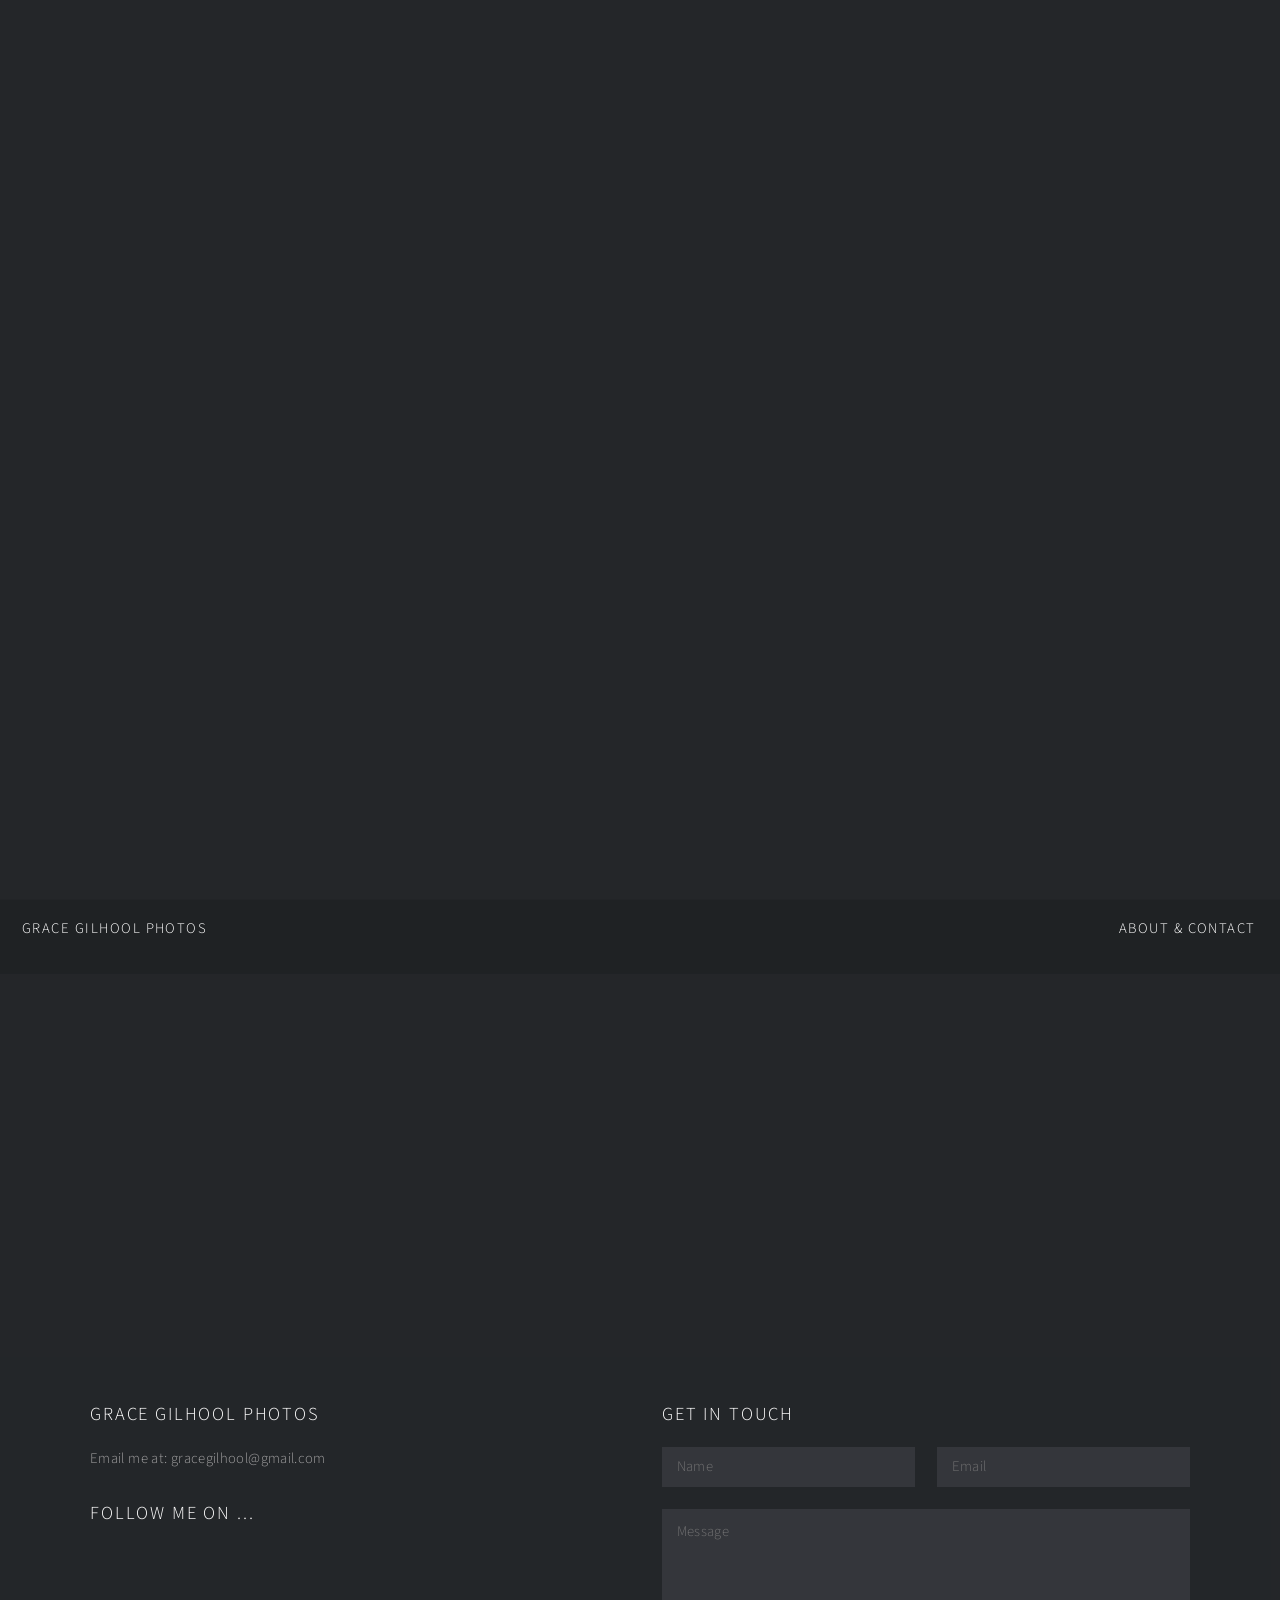
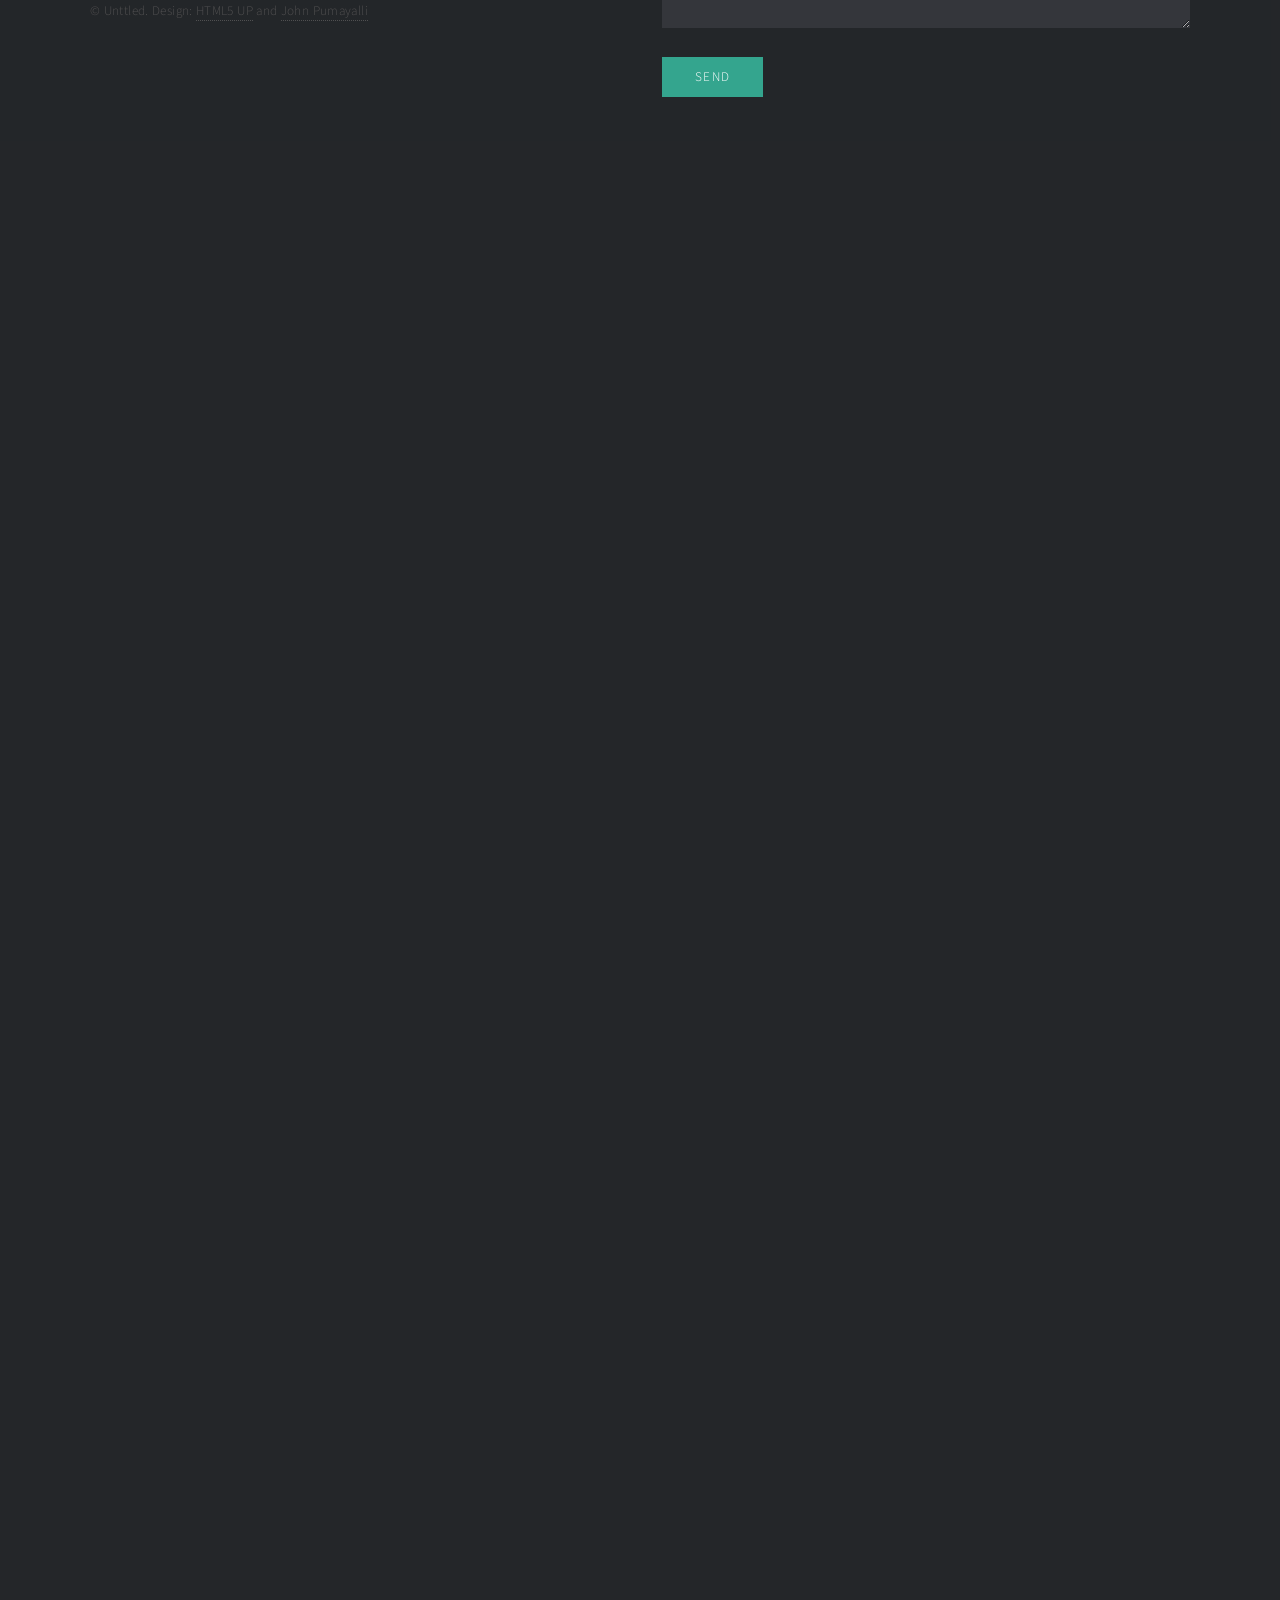
==== index.html @ 9740d783 "Add 8 portfolio shots, rename Terraces, lazy-load grid tiles - Portraits, sports, food and film work" ====
<!DOCTYPE HTML>
<!--
	Multiverse by HTML5 UP
	html5up.net | @ajlkn
	Free for personal and commercial use under the CCA 3.0 license (html5up.net/license)
-->
<html>
	<head>
		<title>Grace Gilhool Photography</title>
		<meta charset="utf-8" />
		<meta name="viewport" content="width=device-width, initial-scale=1, user-scalable=no" />
		<link rel="preconnect" href="https://fonts.googleapis.com" />
		<link rel="preconnect" href="https://fonts.gstatic.com" crossorigin />
		<link rel="stylesheet" href="https://fonts.googleapis.com/css?family=Source+Sans+Pro:300,300italic,400,400italic&display=swap" />
		<link rel="stylesheet" href="assets/css/main.css" />
		<link rel="shortcut icon" type="image/jpg" href="assets/css/images/GLetter.png"/>
		<noscript><link rel="stylesheet" href="assets/css/noscript.css" /></noscript>
	</head>
	<body class="is-preload">

		<!-- Wrapper -->
			<div id="wrapper">

				<!-- Header -->
					<header id="header">
						<h1><a href="index.html"><strong>Grace Gilhool Photos</strong> </a></h1>
						<nav>
							<ul>
								<li><a href="#footer" class="icon solid fa-info-circle">About &amp; Contact</a></li>
							</ul>
						</nav>
					</header>

				<!-- Main -->
					<div id="main">
						<article class="thumb">
							<a href="images/fulls/model-green-roof.webp" class="image"><img data-src="images/thumbs/model-green-roof.webp" alt="Architectural model with a planted green roof and solar panels" /></a>
							<h2>Terraces</h2>
						</article>
						<article class="thumb">
							<a href="images/fulls/model-frame.webp" class="image"><img data-src="images/thumbs/model-frame.webp" alt="Architectural model with a metal frame structure and dried flowers" /></a>
							<h2>Frame and Flowers</h2>
						</article>
						<article class="thumb">
							<a href="images/fulls/chair.webp" class="image"><img data-src="images/thumbs/chair.webp" alt="Plywood chair on a gray backdrop" /></a>
							<h2>Chair</h2>
						</article>
						<article class="thumb">
							<a href="images/fulls/model-house.webp" class="image"><img data-src="images/thumbs/model-house.webp" alt="Wooden model of a two-story house" /></a>
							<h2>House Model</h2>
						</article>
						<article class="thumb">
							<a href="images/fulls/chair-seated.webp" class="image"><img data-src="images/thumbs/chair-seated.webp" alt="Someone sitting in the plywood chair" /></a>
							<h2>Chair, Occupied</h2>
						</article>
						<article class="thumb">
							<a href="images/fulls/graffiti-house.webp" class="image"><img data-src="images/thumbs/graffiti-house.webp" alt="Small house covered in graffiti" /></a>
							<h2>Graffiti House</h2>
						</article>
						<article class="thumb">
							<a href="images/fulls/canal.webp" class="image"><img data-src="images/thumbs/canal.webp" alt="Tree-lined canal with moored boats" /></a>
							<h2>Canal</h2>
						</article>
						<article class="thumb">
							<a href="images/fulls/beret-portrait.webp" class="image"><img data-src="images/thumbs/beret-portrait.webp" alt="Studio portrait of a man in an orange beret" /></a>
							<h2>Orange Beret</h2>
						</article>
						<article class="thumb">
							<a href="images/fulls/skate.webp" class="image"><img data-src="images/thumbs/skate.webp" alt="Skateboarder mid-air above a crowd" /></a>
							<h2>Airborne</h2>
						</article>
						<article class="thumb">
							<a href="images/fulls/film-chair.webp" class="image"><img data-src="images/thumbs/film-chair.webp" alt="Black-and-white film prints of an overturned chair in a field" /></a>
							<h2>Chair, on Film</h2>
						</article>
						<article class="thumb">
							<a href="images/fulls/senior-portrait.webp" class="image"><img data-src="images/thumbs/senior-portrait.webp" alt="Smiling teen in front of golden aspens" /></a>
							<h2>Senior Portrait</h2>
						</article>
						<article class="thumb">
							<a href="images/fulls/lacrosse.webp" class="image"><img data-src="images/thumbs/lacrosse.webp" alt="Lacrosse players fighting for a ground ball" /></a>
							<h2>Ground Ball</h2>
						</article>
						<article class="thumb">
							<a href="images/fulls/salad-bowls.webp" class="image"><img data-src="images/thumbs/salad-bowls.webp" alt="Server holding two salad bowls" /></a>
							<h2>Two Bowls</h2>
						</article>
						<article class="thumb">
							<a href="images/fulls/headshot.webp" class="image"><img data-src="images/thumbs/headshot.webp" alt="Smiling woman beside an aspen trunk in fall color" /></a>
							<h2>Headshot</h2>
						</article>
						<article class="thumb">
							<a href="images/fulls/cocktail.webp" class="image"><img data-src="images/thumbs/cocktail.webp" alt="Cocktail with a rosemary garnish beside a salad" /></a>
							<h2>Cocktail</h2>
						</article>
						<article class="thumb">
							<a href="images/fulls/youngman.webp" class="image"><img data-src="images/thumbs/youngman.webp" alt="" /></a>
							<h2>Young Man</h2>
							<p>Just a brotha enjoying his chips</p>
						</article>
						<article class="thumb">
							<a href="images/fulls/owen.webp" class="image"><img data-src="images/thumbs/owen.webp" alt="" /></a>
							<h2>Owen D vibing</h2>
							<p>Monster Energy Drink, please sponsor Owen</p>
						</article>
						<article class="thumb">
							<a href="images/fulls/img-9500.webp" class="image"><img data-src="images/thumbs/img-9500.webp" alt="" /></a>
							<h2>Flowers</h2>
							<p>I honestly had no clue what to say for this one</p>
						</article>
						<article class="thumb">
							<a href="images/fulls/boots.webp" class="image"><img data-src="images/thumbs/boots.webp" alt="Rain boots used as flower pots" /></a>
							<h2>Boots</h2>
						</article>
						<article class="thumb">
							<a href="images/fulls/img-9501.webp" class="image"><img data-src="images/thumbs/img-9501.webp" alt="" /></a>
							<h2>Happy Olivia and Contemplative Tula</h2>
							<p>Olivia just enjoying sitting down for once. Tula be like: "Damnnn"</p>
						</article>
						<article class="thumb">
							<a href="images/fulls/monkey.webp" class="image"><img data-src="images/thumbs/monkey.webp" alt="" /></a>
							<h2>Monkey</h2>
							<p>A monkey in Costa Rica</p>
						</article>
						<article class="thumb">
							<a href="images/fulls/img-9503.webp" class="image"><img data-src="images/thumbs/img-9503.webp" alt="" /></a>
							<h2>#3 on the field</h2>
							<p>This photo was taken on some expensive ass camera :)</p>
						</article>
						<article class="thumb">
							<a href="images/fulls/elk.webp" class="image"><img data-src="images/thumbs/elk.webp" alt="Two young elk in a meadow" /></a>
							<h2>Elk</h2>
						</article>
						<article class="thumb">
							<a href="images/fulls/orangebird.webp" class="image"><img data-src="images/thumbs/orangebird.webp" alt="" /></a>
							<h2>Bird</h2>
							<p>Nothin' much about it, just birds being birds. </p>
						</article>
						<article class="thumb">
							<a href="images/fulls/lucja.webp" class="image"><img data-src="images/thumbs/lucja.webp" alt="" /></a>
							<h2>Lucja</h2>
							<p>Lucja in math class, surrounded by logs</p>
						</article>
						<article class="thumb">
							<a href="images/fulls/img-9506.webp" class="image"><img data-src="images/thumbs/img-9506.webp" alt="" /></a>
							<h2>Telluride</h2>
							<p>I hope this is Telluride, because it is the name of the photo.</p>
						</article>
						<article class="thumb">
							<a href="images/fulls/mountains.webp" class="image"><img data-src="images/thumbs/mountains.webp" alt="Green mountain valley under clouds" /></a>
							<h2>Valley</h2>
						</article>
						<article class="thumb">
							<a href="images/fulls/tula.webp" class="image"><img data-src="images/thumbs/tula.webp" alt="" /></a>
							<h2>Indecisiveness</h2>
							<p>Clearly Tula is on the fence about something... again.</p>
						</article>
						<article class="thumb">
							<a href="images/fulls/img-9511.webp" class="image"><img data-src="images/thumbs/img-9511.webp" alt="" /></a>
							<h2>Earf DAY</h2>
							<p>For all Earth Day haters: "F U"</p>
						</article>
						<article class="thumb">
							<a href="images/fulls/img-9512.webp" class="image"><img data-src="images/thumbs/img-9512.webp" alt="" /></a>
							<h2>Lone Tree </h2>
							<p>The inconstency of the Tree's trajectory is highlited by a beautiful sunset on some beach.</p>
						</article>
					</div>

				<!-- Footer -->
					<footer id="footer" class="panel">
						<div class="inner split">
							<div>
								<section>
									<h2>Grace Gilhool Photos</h2>
									<p>Email me at: gracegilhool@gmail.com</p>
								</section>
								<section>
									<h2>Follow me on ...</h2>
									<ul class="icons">
										<!-- <li><a href="#" class="icon brands fa-twitter"><span class="label">Twitter</span></a></li> -->
										<!-- <li><a href="#" class="icon brands fa-facebook-f"><span class="label">Facebook</span></a></li> -->
										<li><a href="https://www.instagram.com/gracegilhoolpictures/" class="icon brands fa-instagram"><span class="label">Instagram</span></a></li>
										<!-- <li><a href="#" class="icon brands fa-github"><span class="label">GitHub</span></a></li> -->
										<!-- <li><a href="#" class="icon brands fa-dribbble"><span class="label">Dribbble</span></a></li> -->
										<!-- <li><a href="#" class="icon brands fa-linkedin-in"><span class="label">LinkedIn</span></a></li> -->
									</ul>
								</section>
								<p class="copyright">
									&copy; Unttled. Design: <a href="http://html5up.net">HTML5 UP</a> and <a href="https://www.instagram.com/johngenopuma/">John Pumayalli</a>
								</p>
							</div>
							<div>
								<section>
									<h2>Get in touch</h2>
									<form id="contact" method="post" action="https://formsubmit.co/johnpuma@stanford.edu">
										<input type="hidden" name="_subject" value="New message from Grace Gilhool Photos" />
										<input type="hidden" name="_template" value="table" />
										<input type="text" name="_honey" style="display:none" tabindex="-1" autocomplete="off" />
										<div class="fields">
											<div class="field half">
												<input type="text" name="name" id="name" placeholder="Name" required />
											</div>
											<div class="field half">
												<input type="email" name="email" id="email" placeholder="Email" required />
											</div>
											<div class="field">
												<textarea name="message" id="message" rows="4" placeholder="Message" required></textarea>
											</div>
										</div>
										<ul class="actions">
											<li><input type="submit" value="Send" class="primary" /></li>
										</ul>
										<p id="contact-status" role="status"></p>
									</form>
								</section>
							</div>
						</div>
					</footer>

			</div>

		<!-- Scripts -->
			<script src="assets/js/jquery.min.js"></script>
			<script src="assets/js/jquery.poptrox.min.js"></script>
			<script src="assets/js/browser.min.js"></script>
			<script src="assets/js/breakpoints.min.js"></script>
			<script src="assets/js/util.js"></script>
			<script src="assets/js/main.js?v=3"></script>
			<script>
				// Send the contact form without leaving the page; plain POST still works without JS.
				document.getElementById("contact").addEventListener("submit", function (e) {
					e.preventDefault();
					var form = this, status = document.getElementById("contact-status"), button = form.querySelector("[type=submit]");
					button.disabled = true;
					status.textContent = "Sending...";
					fetch(form.action.replace("formsubmit.co/", "formsubmit.co/ajax/"), {
						method: "POST",
						headers: { "Accept": "application/json" },
						body: new FormData(form)
					})
						.then(function (r) { return r.json(); })
						.then(function (d) {
							if (String(d.success) !== "true") throw new Error(d.message);
							form.reset();
							status.textContent = "Thanks! Your message was sent.";
						})
						.catch(function () { status.textContent = "Sorry, that didn't send. Please try again in a minute."; })
						.then(function () { button.disabled = false; });
				});
			</script>

	</body>
</html>
<!-- assets/css/main.css -->
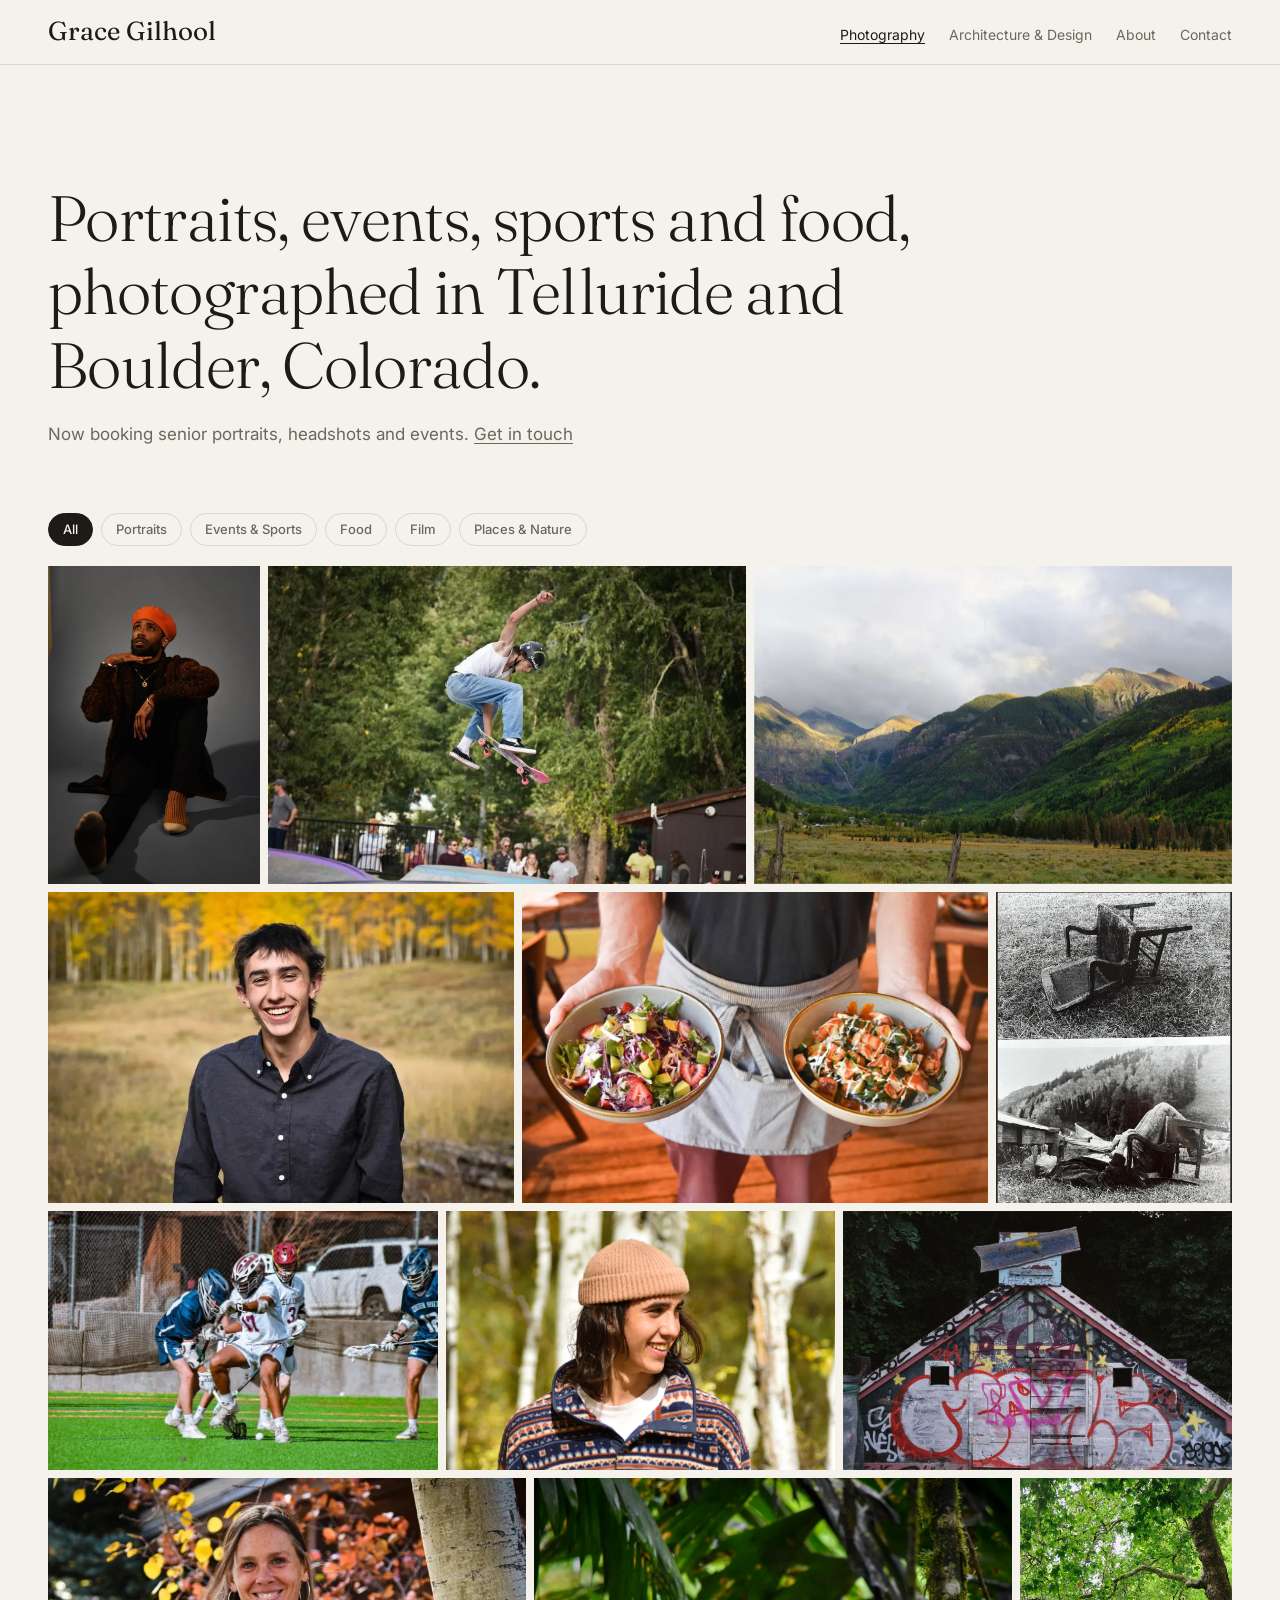
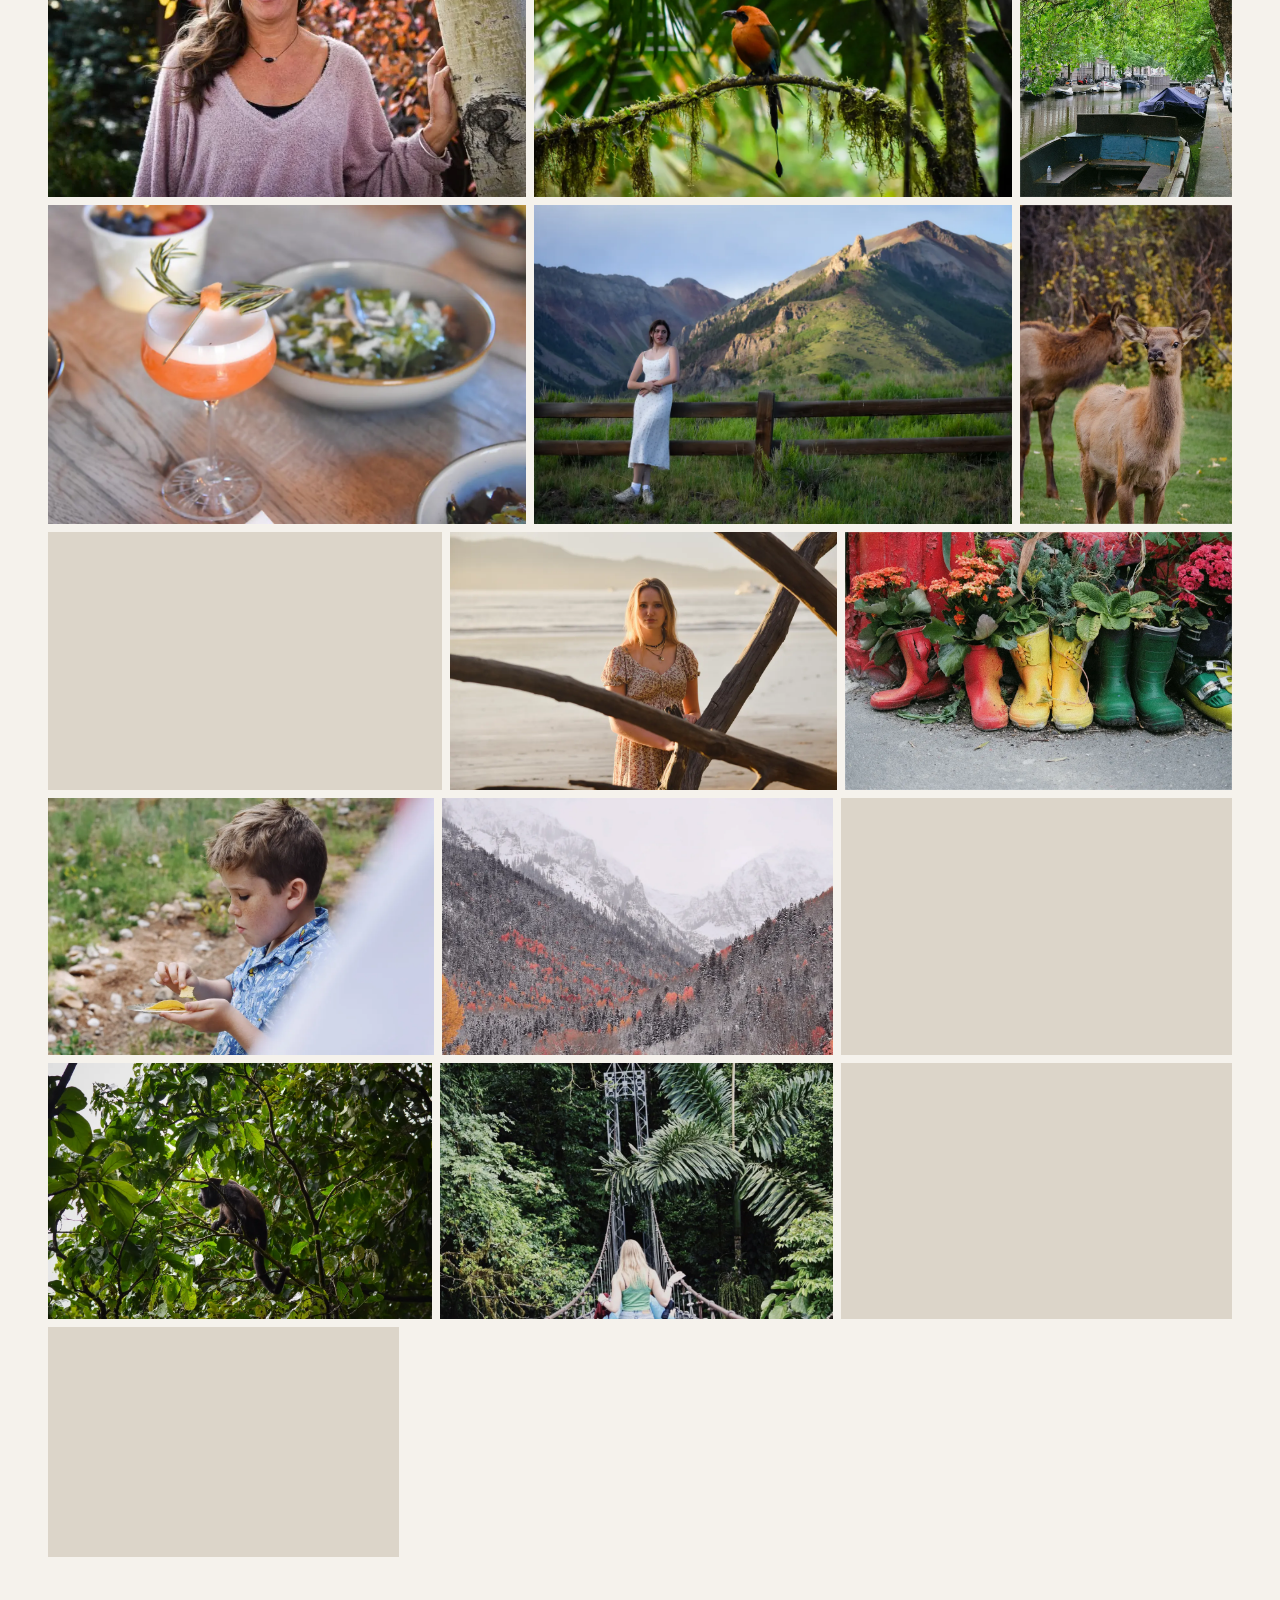
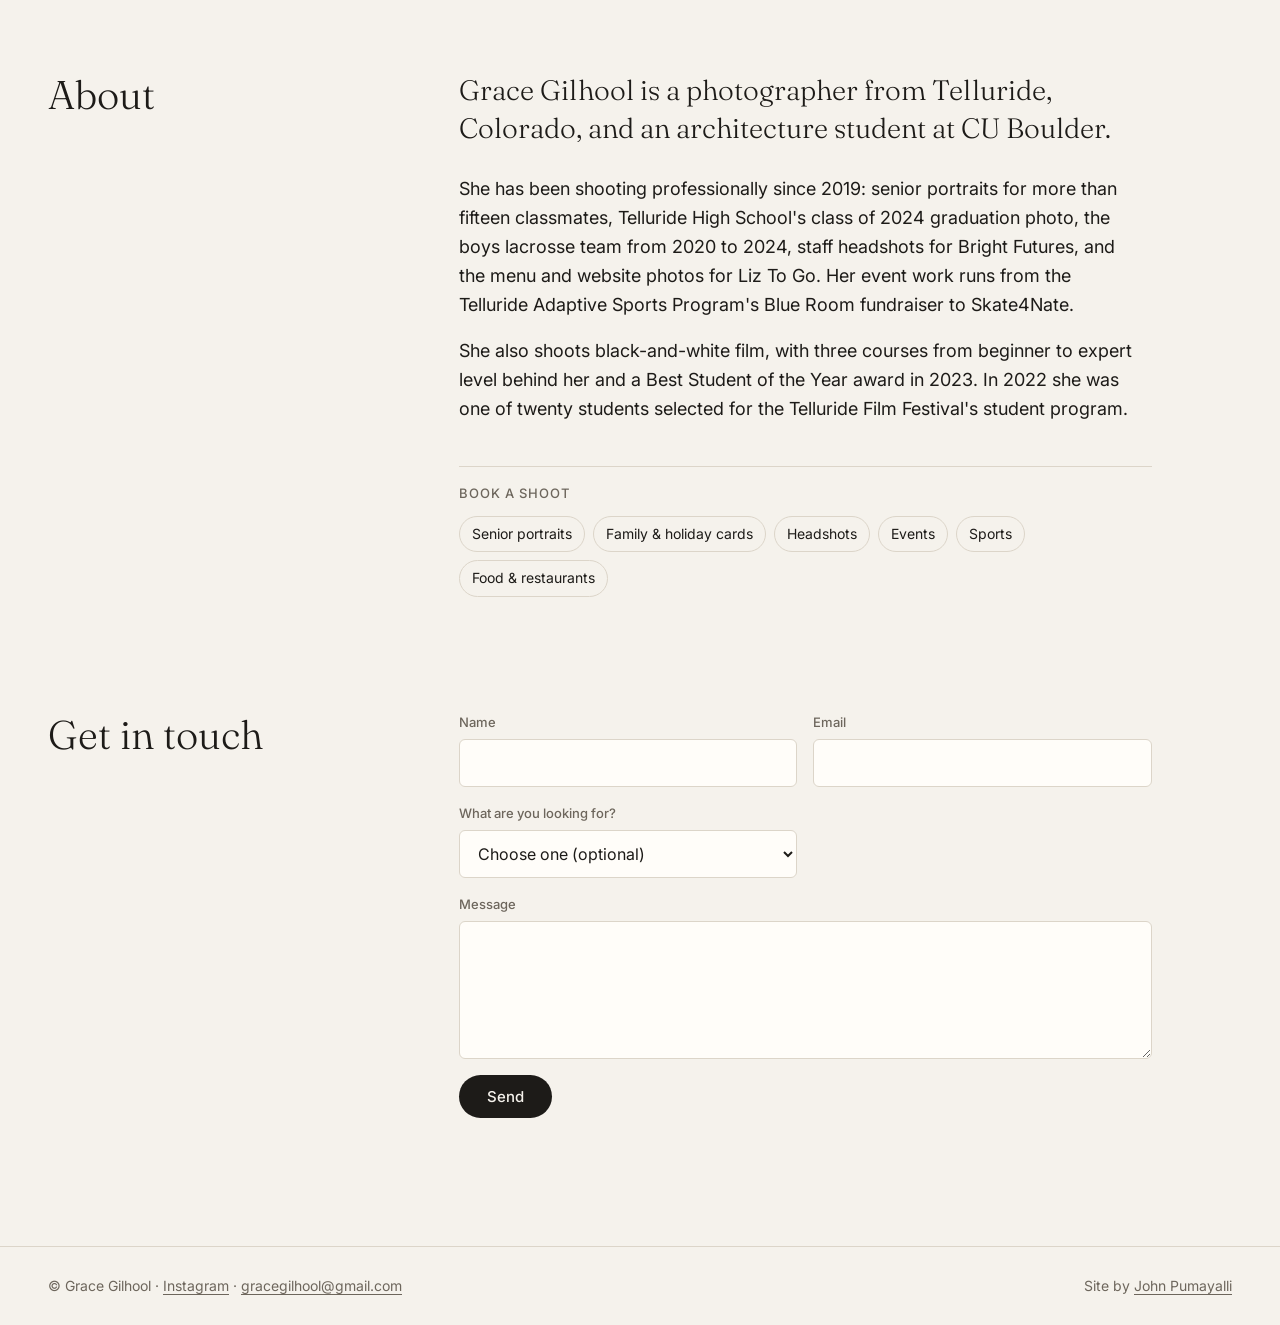
==== commit c56a912a: "Redesign: light editorial site with Photography and Architecture pages Replaces the HTML5 UP Multive" ====
--- a/index.html
+++ b/index.html
@@ -1,255 +1,95 @@
-<!DOCTYPE HTML>
-<!--
-	Multiverse by HTML5 UP
-	html5up.net | @ajlkn
-	Free for personal and commercial use under the CCA 3.0 license (html5up.net/license)
--->
-<html>
-	<head>
-		<title>Grace Gilhool Photography</title>
-		<meta charset="utf-8" />
-		<meta name="viewport" content="width=device-width, initial-scale=1, user-scalable=no" />
-		<link rel="preconnect" href="https://fonts.googleapis.com" />
-		<link rel="preconnect" href="https://fonts.gstatic.com" crossorigin />
-		<link rel="stylesheet" href="https://fonts.googleapis.com/css?family=Source+Sans+Pro:300,300italic,400,400italic&display=swap" />
-		<link rel="stylesheet" href="assets/css/main.css" />
-		<link rel="shortcut icon" type="image/jpg" href="assets/css/images/GLetter.png"/>
-		<noscript><link rel="stylesheet" href="assets/css/noscript.css" /></noscript>
-	</head>
-	<body class="is-preload">
-
-		<!-- Wrapper -->
-			<div id="wrapper">
-
-				<!-- Header -->
-					<header id="header">
-						<h1><a href="index.html"><strong>Grace Gilhool Photos</strong> </a></h1>
-						<nav>
-							<ul>
-								<li><a href="#footer" class="icon solid fa-info-circle">About &amp; Contact</a></li>
-							</ul>
-						</nav>
-					</header>
-
-				<!-- Main -->
-					<div id="main">
-						<article class="thumb">
-							<a href="images/fulls/model-green-roof.webp" class="image"><img data-src="images/thumbs/model-green-roof.webp" alt="Architectural model with a planted green roof and solar panels" /></a>
-							<h2>Terraces</h2>
-						</article>
-						<article class="thumb">
-							<a href="images/fulls/model-frame.webp" class="image"><img data-src="images/thumbs/model-frame.webp" alt="Architectural model with a metal frame structure and dried flowers" /></a>
-							<h2>Frame and Flowers</h2>
-						</article>
-						<article class="thumb">
-							<a href="images/fulls/chair.webp" class="image"><img data-src="images/thumbs/chair.webp" alt="Plywood chair on a gray backdrop" /></a>
-							<h2>Chair</h2>
-						</article>
-						<article class="thumb">
-							<a href="images/fulls/model-house.webp" class="image"><img data-src="images/thumbs/model-house.webp" alt="Wooden model of a two-story house" /></a>
-							<h2>House Model</h2>
-						</article>
-						<article class="thumb">
-							<a href="images/fulls/chair-seated.webp" class="image"><img data-src="images/thumbs/chair-seated.webp" alt="Someone sitting in the plywood chair" /></a>
-							<h2>Chair, Occupied</h2>
-						</article>
-						<article class="thumb">
-							<a href="images/fulls/graffiti-house.webp" class="image"><img data-src="images/thumbs/graffiti-house.webp" alt="Small house covered in graffiti" /></a>
-							<h2>Graffiti House</h2>
-						</article>
-						<article class="thumb">
-							<a href="images/fulls/canal.webp" class="image"><img data-src="images/thumbs/canal.webp" alt="Tree-lined canal with moored boats" /></a>
-							<h2>Canal</h2>
-						</article>
-						<article class="thumb">
-							<a href="images/fulls/beret-portrait.webp" class="image"><img data-src="images/thumbs/beret-portrait.webp" alt="Studio portrait of a man in an orange beret" /></a>
-							<h2>Orange Beret</h2>
-						</article>
-						<article class="thumb">
-							<a href="images/fulls/skate.webp" class="image"><img data-src="images/thumbs/skate.webp" alt="Skateboarder mid-air above a crowd" /></a>
-							<h2>Airborne</h2>
-						</article>
-						<article class="thumb">
-							<a href="images/fulls/film-chair.webp" class="image"><img data-src="images/thumbs/film-chair.webp" alt="Black-and-white film prints of an overturned chair in a field" /></a>
-							<h2>Chair, on Film</h2>
-						</article>
-						<article class="thumb">
-							<a href="images/fulls/senior-portrait.webp" class="image"><img data-src="images/thumbs/senior-portrait.webp" alt="Smiling teen in front of golden aspens" /></a>
-							<h2>Senior Portrait</h2>
-						</article>
-						<article class="thumb">
-							<a href="images/fulls/lacrosse.webp" class="image"><img data-src="images/thumbs/lacrosse.webp" alt="Lacrosse players fighting for a ground ball" /></a>
-							<h2>Ground Ball</h2>
-						</article>
-						<article class="thumb">
-							<a href="images/fulls/salad-bowls.webp" class="image"><img data-src="images/thumbs/salad-bowls.webp" alt="Server holding two salad bowls" /></a>
-							<h2>Two Bowls</h2>
-						</article>
-						<article class="thumb">
-							<a href="images/fulls/headshot.webp" class="image"><img data-src="images/thumbs/headshot.webp" alt="Smiling woman beside an aspen trunk in fall color" /></a>
-							<h2>Headshot</h2>
-						</article>
-						<article class="thumb">
-							<a href="images/fulls/cocktail.webp" class="image"><img data-src="images/thumbs/cocktail.webp" alt="Cocktail with a rosemary garnish beside a salad" /></a>
-							<h2>Cocktail</h2>
-						</article>
-						<article class="thumb">
-							<a href="images/fulls/youngman.webp" class="image"><img data-src="images/thumbs/youngman.webp" alt="" /></a>
-							<h2>Young Man</h2>
-							<p>Just a brotha enjoying his chips</p>
-						</article>
-						<article class="thumb">
-							<a href="images/fulls/owen.webp" class="image"><img data-src="images/thumbs/owen.webp" alt="" /></a>
-							<h2>Owen D vibing</h2>
-							<p>Monster Energy Drink, please sponsor Owen</p>
-						</article>
-						<article class="thumb">
-							<a href="images/fulls/img-9500.webp" class="image"><img data-src="images/thumbs/img-9500.webp" alt="" /></a>
-							<h2>Flowers</h2>
-							<p>I honestly had no clue what to say for this one</p>
-						</article>
-						<article class="thumb">
-							<a href="images/fulls/boots.webp" class="image"><img data-src="images/thumbs/boots.webp" alt="Rain boots used as flower pots" /></a>
-							<h2>Boots</h2>
-						</article>
-						<article class="thumb">
-							<a href="images/fulls/img-9501.webp" class="image"><img data-src="images/thumbs/img-9501.webp" alt="" /></a>
-							<h2>Happy Olivia and Contemplative Tula</h2>
-							<p>Olivia just enjoying sitting down for once. Tula be like: "Damnnn"</p>
-						</article>
-						<article class="thumb">
-							<a href="images/fulls/monkey.webp" class="image"><img data-src="images/thumbs/monkey.webp" alt="" /></a>
-							<h2>Monkey</h2>
-							<p>A monkey in Costa Rica</p>
-						</article>
-						<article class="thumb">
-							<a href="images/fulls/img-9503.webp" class="image"><img data-src="images/thumbs/img-9503.webp" alt="" /></a>
-							<h2>#3 on the field</h2>
-							<p>This photo was taken on some expensive ass camera :)</p>
-						</article>
-						<article class="thumb">
-							<a href="images/fulls/elk.webp" class="image"><img data-src="images/thumbs/elk.webp" alt="Two young elk in a meadow" /></a>
-							<h2>Elk</h2>
-						</article>
-						<article class="thumb">
-							<a href="images/fulls/orangebird.webp" class="image"><img data-src="images/thumbs/orangebird.webp" alt="" /></a>
-							<h2>Bird</h2>
-							<p>Nothin' much about it, just birds being birds. </p>
-						</article>
-						<article class="thumb">
-							<a href="images/fulls/lucja.webp" class="image"><img data-src="images/thumbs/lucja.webp" alt="" /></a>
-							<h2>Lucja</h2>
-							<p>Lucja in math class, surrounded by logs</p>
-						</article>
-						<article class="thumb">
-							<a href="images/fulls/img-9506.webp" class="image"><img data-src="images/thumbs/img-9506.webp" alt="" /></a>
-							<h2>Telluride</h2>
-							<p>I hope this is Telluride, because it is the name of the photo.</p>
-						</article>
-						<article class="thumb">
-							<a href="images/fulls/mountains.webp" class="image"><img data-src="images/thumbs/mountains.webp" alt="Green mountain valley under clouds" /></a>
-							<h2>Valley</h2>
-						</article>
-						<article class="thumb">
-							<a href="images/fulls/tula.webp" class="image"><img data-src="images/thumbs/tula.webp" alt="" /></a>
-							<h2>Indecisiveness</h2>
-							<p>Clearly Tula is on the fence about something... again.</p>
-						</article>
-						<article class="thumb">
-							<a href="images/fulls/img-9511.webp" class="image"><img data-src="images/thumbs/img-9511.webp" alt="" /></a>
-							<h2>Earf DAY</h2>
-							<p>For all Earth Day haters: "F U"</p>
-						</article>
-						<article class="thumb">
-							<a href="images/fulls/img-9512.webp" class="image"><img data-src="images/thumbs/img-9512.webp" alt="" /></a>
-							<h2>Lone Tree </h2>
-							<p>The inconstency of the Tree's trajectory is highlited by a beautiful sunset on some beach.</p>
-						</article>
-					</div>
-
-				<!-- Footer -->
-					<footer id="footer" class="panel">
-						<div class="inner split">
-							<div>
-								<section>
-									<h2>Grace Gilhool Photos</h2>
-									<p>Email me at: gracegilhool@gmail.com</p>
-								</section>
-								<section>
-									<h2>Follow me on ...</h2>
-									<ul class="icons">
-										<!-- <li><a href="#" class="icon brands fa-twitter"><span class="label">Twitter</span></a></li> -->
-										<!-- <li><a href="#" class="icon brands fa-facebook-f"><span class="label">Facebook</span></a></li> -->
-										<li><a href="https://www.instagram.com/gracegilhoolpictures/" class="icon brands fa-instagram"><span class="label">Instagram</span></a></li>
-										<!-- <li><a href="#" class="icon brands fa-github"><span class="label">GitHub</span></a></li> -->
-										<!-- <li><a href="#" class="icon brands fa-dribbble"><span class="label">Dribbble</span></a></li> -->
-										<!-- <li><a href="#" class="icon brands fa-linkedin-in"><span class="label">LinkedIn</span></a></li> -->
-									</ul>
-								</section>
-								<p class="copyright">
-									&copy; Unttled. Design: <a href="http://html5up.net">HTML5 UP</a> and <a href="https://www.instagram.com/johngenopuma/">John Pumayalli</a>
-								</p>
-							</div>
-							<div>
-								<section>
-									<h2>Get in touch</h2>
-									<form id="contact" method="post" action="https://formsubmit.co/johnpuma@stanford.edu">
-										<input type="hidden" name="_subject" value="New message from Grace Gilhool Photos" />
-										<input type="hidden" name="_template" value="table" />
-										<input type="text" name="_honey" style="display:none" tabindex="-1" autocomplete="off" />
-										<div class="fields">
-											<div class="field half">
-												<input type="text" name="name" id="name" placeholder="Name" required />
-											</div>
-											<div class="field half">
-												<input type="email" name="email" id="email" placeholder="Email" required />
-											</div>
-											<div class="field">
-												<textarea name="message" id="message" rows="4" placeholder="Message" required></textarea>
-											</div>
-										</div>
-										<ul class="actions">
-											<li><input type="submit" value="Send" class="primary" /></li>
-										</ul>
-										<p id="contact-status" role="status"></p>
-									</form>
-								</section>
-							</div>
-						</div>
-					</footer>
-
-			</div>
-
-		<!-- Scripts -->
-			<script src="assets/js/jquery.min.js"></script>
-			<script src="assets/js/jquery.poptrox.min.js"></script>
-			<script src="assets/js/browser.min.js"></script>
-			<script src="assets/js/breakpoints.min.js"></script>
-			<script src="assets/js/util.js"></script>
-			<script src="assets/js/main.js?v=3"></script>
-			<script>
-				// Send the contact form without leaving the page; plain POST still works without JS.
-				document.getElementById("contact").addEventListener("submit", function (e) {
-					e.preventDefault();
-					var form = this, status = document.getElementById("contact-status"), button = form.querySelector("[type=submit]");
-					button.disabled = true;
-					status.textContent = "Sending...";
-					fetch(form.action.replace("formsubmit.co/", "formsubmit.co/ajax/"), {
-						method: "POST",
-						headers: { "Accept": "application/json" },
-						body: new FormData(form)
-					})
-						.then(function (r) { return r.json(); })
-						.then(function (d) {
-							if (String(d.success) !== "true") throw new Error(d.message);
-							form.reset();
-							status.textContent = "Thanks! Your message was sent.";
-						})
-						.catch(function () { status.textContent = "Sorry, that didn't send. Please try again in a minute."; })
-						.then(function () { button.disabled = false; });
-				});
-			</script>
-
-	</body>
-</html>
-<!-- assets/css/main.css -->
+<!doctype html>
+<html lang="en">
+<head>
+<meta charset="utf-8">
+<meta name="viewport" content="width=device-width, initial-scale=1">
+<title>Grace Gilhool | Photography</title>
+<meta name="description" content="Grace Gilhool photographs portraits, events, sports and food in Telluride and Boulder, Colorado.">
+<meta property="og:title" content="Grace Gilhool | Photography">
+<meta property="og:description" content="Grace Gilhool photographs portraits, events, sports and food in Telluride and Boulder, Colorado.">
+<meta property="og:image" content="https://gracegilhool.com/images/fulls/beret-portrait.webp">
+<link rel="icon" href="favicon.png">
+<link rel="preconnect" href="https://fonts.googleapis.com">
+<link rel="preconnect" href="https://fonts.gstatic.com" crossorigin>
+<link rel="stylesheet" href="https://fonts.googleapis.com/css2?family=Fraunces:opsz,wght@9..144,300;9..144,400&amp;family=Inter:wght@400;500&amp;display=swap">
+<link rel="stylesheet" href="styles.css?v=04989274">
+</head>
+<body>
+<header class="site-header">
+  <a class="wordmark" href="./">Grace Gilhool</a>
+  <nav><a href="./" aria-current="page">Photography</a><a href="architecture.html">Architecture<span class="nav-long"> &amp; Design</span></a><a href="./#about">About</a><a href="./#contact">Contact</a></nav>
+</header>
+<main>
+<section class="intro">
+  <h1>Portraits, events, sports and food, photographed in Telluride and Boulder, Colorado.</h1>
+  <p>Now booking senior portraits, headshots and events. <a href="#contact">Get in touch</a></p>
+</section>
+<section id="work" class="work" aria-label="Photography">
+  <div class="filters" role="group" aria-label="Filter photos"><button type="button" data-filter="all" aria-pressed="true">All</button><button type="button" data-filter="portraits" aria-pressed="false">Portraits</button><button type="button" data-filter="events" aria-pressed="false">Events &amp; Sports</button><button type="button" data-filter="food" aria-pressed="false">Food</button><button type="button" data-filter="film" aria-pressed="false">Film</button><button type="button" data-filter="places" aria-pressed="false">Places &amp; Nature</button></div>
+  <div class="gallery" data-lightbox>
+  <figure data-tag="portraits" style="--r:0.667"><a href="images/fulls/beret-portrait.webp" data-title="Orange Beret" data-caption=""><img src="images/thumbs/beret-portrait.webp" width="800" height="1200" alt="Studio portrait of a man in an orange beret, sitting on the floor and looking up" decoding="async"></a></figure>
+  <figure data-tag="events" style="--r:1.501"><a href="images/fulls/skate.webp" data-title="Airborne" data-caption=""><img src="images/thumbs/skate.webp" width="800" height="533" alt="Skateboarder mid-air above a crowd at Skate4Nate" decoding="async"></a></figure>
+  <figure data-tag="places" style="--r:1.500"><a href="images/fulls/mountains.webp" data-title="Valley" data-caption=""><img src="images/thumbs/mountains.webp" width="1200" height="800" alt="Green mountain valley under low clouds" decoding="async"></a></figure>
+  <figure data-tag="portraits" style="--r:1.501"><a href="images/fulls/senior-portrait.webp" data-title="Senior Portrait" data-caption=""><img src="images/thumbs/senior-portrait.webp" width="800" height="533" alt="Smiling teen in a dark shirt in front of golden aspens" decoding="async"></a></figure>
+  <figure data-tag="food" style="--r:1.500"><a href="images/fulls/salad-bowls.webp" data-title="Two Bowls" data-caption=""><img src="images/thumbs/salad-bowls.webp" width="1200" height="800" alt="Server in an apron holding out two salad bowls" decoding="async"></a></figure>
+  <figure data-tag="film" style="--r:0.758"><a href="images/fulls/film-chair.webp" data-title="Chair, on Film" data-caption=""><img src="images/thumbs/film-chair.webp" width="896" height="1182" alt="Two black-and-white film prints: an overturned chair in grass, and someone lying back in it on a hillside" decoding="async"></a></figure>
+  <figure data-tag="events" style="--r:1.501"><a href="images/fulls/lacrosse.webp" data-title="Ground Ball" data-caption=""><img src="images/thumbs/lacrosse.webp" width="800" height="533" alt="Lacrosse players scrambling for a ground ball" loading="lazy" decoding="async"></a></figure>
+  <figure data-tag="portraits" style="--r:1.500"><a href="images/fulls/owen.webp" data-title="Owen D vibing" data-caption="Monster Energy Drink, please sponsor Owen"><img src="images/thumbs/owen.webp" width="1200" height="800" alt="Smiling young man in a beanie and patterned fleece among aspens" loading="lazy" decoding="async"></a></figure>
+  <figure data-tag="places" style="--r:1.500"><a href="images/fulls/graffiti-house.webp" data-title="Graffiti House" data-caption=""><img src="images/thumbs/graffiti-house.webp" width="1200" height="800" alt="Small gabled house covered in graffiti" loading="lazy" decoding="async"></a></figure>
+  <figure data-tag="portraits" style="--r:1.501"><a href="images/fulls/headshot.webp" data-title="Headshot" data-caption=""><img src="images/thumbs/headshot.webp" width="800" height="533" alt="Smiling woman leaning on an aspen trunk with fall leaves behind her" loading="lazy" decoding="async"></a></figure>
+  <figure data-tag="places" style="--r:1.500"><a href="images/fulls/orangebird.webp" data-title="Bird" data-caption="Nothin&#x27; much about it, just birds being birds. "><img src="images/thumbs/orangebird.webp" width="1200" height="800" alt="Orange bird with a long tail perched on a mossy branch" loading="lazy" decoding="async"></a></figure>
+  <figure data-tag="places" style="--r:0.667"><a href="images/fulls/canal.webp" data-title="Canal" data-caption=""><img src="images/thumbs/canal.webp" width="800" height="1200" alt="Tree-lined canal with moored boats" loading="lazy" decoding="async"></a></figure>
+  <figure data-tag="food" style="--r:1.500"><a href="images/fulls/cocktail.webp" data-title="Cocktail" data-caption=""><img src="images/thumbs/cocktail.webp" width="1200" height="800" alt="Pink cocktail with a rosemary garnish beside a salad" loading="lazy" decoding="async"></a></figure>
+  <figure data-tag="portraits" style="--r:1.500"><a href="images/fulls/tula.webp" data-title="Indecisiveness" data-caption="Clearly Tula is on the fence about something... again."><img src="images/thumbs/tula.webp" width="1200" height="800" alt="Young woman in a white dress by a wooden fence below red mountains" loading="lazy" decoding="async"></a></figure>
+  <figure data-tag="places" style="--r:0.666"><a href="images/fulls/elk.webp" data-title="Elk" data-caption=""><img src="images/thumbs/elk.webp" width="799" height="1200" alt="Two young elk in a meadow" loading="lazy" decoding="async"></a></figure>
+  <figure data-tag="events" style="--r:1.527"><a href="images/fulls/img-9503.webp" data-title="#3 on the field" data-caption="This photo was taken on some expensive ass camera :)"><img src="images/thumbs/img-9503.webp" width="1170" height="766" alt="Telluride lacrosse player driving past a defender" loading="lazy" decoding="async"></a></figure>
+  <figure data-tag="portraits" style="--r:1.500"><a href="images/fulls/lucja.webp" data-title="Lucja" data-caption="Lucja in math class, surrounded by logs"><img src="images/thumbs/lucja.webp" width="1200" height="800" alt="Young woman framed by driftwood logs on a beach" loading="lazy" decoding="async"></a></figure>
+  <figure data-tag="places" style="--r:1.500"><a href="images/fulls/boots.webp" data-title="Boots" data-caption=""><img src="images/thumbs/boots.webp" width="1200" height="800" alt="Rain boots used as flower pots" loading="lazy" decoding="async"></a></figure>
+  <figure data-tag="portraits" style="--r:1.500"><a href="images/fulls/youngman.webp" data-title="Young Man" data-caption="Just a brotha enjoying his chips"><img src="images/thumbs/youngman.webp" width="1200" height="800" alt="Young boy eating chips outdoors" loading="lazy" decoding="async"></a></figure>
+  <figure data-tag="places" style="--r:1.521"><a href="images/fulls/img-9506.webp" data-title="Telluride" data-caption="I hope this is Telluride, because it is the name of the photo."><img src="images/thumbs/img-9506.webp" width="1170" height="769" alt="Snow-dusted mountain valley with red autumn trees" loading="lazy" decoding="async"></a></figure>
+  <figure data-tag="portraits" style="--r:1.519"><a href="images/fulls/img-9501.webp" data-title="Happy Olivia and Contemplative Tula" data-caption="Olivia just enjoying sitting down for once. Tula be like: &quot;Damnnn&quot;"><img src="images/thumbs/img-9501.webp" width="1170" height="770" alt="Two friends resting on red rocks" loading="lazy" decoding="async"></a></figure>
+  <figure data-tag="places" style="--r:1.500"><a href="images/fulls/monkey.webp" data-title="Monkey" data-caption="A monkey in Costa Rica"><img src="images/thumbs/monkey.webp" width="1200" height="800" alt="Monkey in a leafy tree" loading="lazy" decoding="async"></a></figure>
+  <figure data-tag="places" style="--r:1.535"><a href="images/fulls/img-9511.webp" data-title="Earf DAY" data-caption="For all Earth Day haters: &quot;F U&quot;"><img src="images/thumbs/img-9511.webp" width="1170" height="762" alt="Person crossing a suspension bridge into the jungle" loading="lazy" decoding="async"></a></figure>
+  <figure data-tag="places" style="--r:1.529"><a href="images/fulls/img-9500.webp" data-title="Flowers" data-caption="I honestly had no clue what to say for this one"><img src="images/thumbs/img-9500.webp" width="1170" height="765" alt="Small yellow wildflowers against a sandstone wall" loading="lazy" decoding="async"></a></figure>
+  <figure data-tag="places" style="--r:1.527"><a href="images/fulls/img-9512.webp" data-title="Lone Tree" data-caption="The inconstency of the Tree&#x27;s trajectory is highlited by a beautiful sunset on some beach."><img src="images/thumbs/img-9512.webp" width="1170" height="766" alt="Driftwood tree silhouetted on a beach at sunset" loading="lazy" decoding="async"></a></figure>
+  </div>
+</section>
+<section id="about" class="about">
+  <h2>About</h2>
+  <div class="about-body">
+    <p>Grace Gilhool is a photographer from Telluride, Colorado, and an architecture student at CU Boulder.</p>
+    <p>She has been shooting professionally since 2019: senior portraits for more than fifteen classmates, Telluride High School&#x27;s class of 2024 graduation photo, the boys lacrosse team from 2020 to 2024, staff headshots for Bright Futures, and the menu and website photos for Liz To Go. Her event work runs from the Telluride Adaptive Sports Program&#x27;s Blue Room fundraiser to Skate4Nate.</p>
+    <p>She also shoots black-and-white film, with three courses from beginner to expert level behind her and a Best Student of the Year award in 2023. In 2022 she was one of twenty students selected for the Telluride Film Festival&#x27;s student program.</p>
+  </div>
+  <div class="services">
+    <h3>Book a shoot</h3>
+    <ul><li><a href="#contact" data-shoot="Senior portraits">Senior portraits</a></li><li><a href="#contact" data-shoot="Family &amp; holiday cards">Family &amp; holiday cards</a></li><li><a href="#contact" data-shoot="Headshots">Headshots</a></li><li><a href="#contact" data-shoot="Events">Events</a></li><li><a href="#contact" data-shoot="Sports">Sports</a></li><li><a href="#contact" data-shoot="Food &amp; restaurants">Food &amp; restaurants</a></li></ul>
+  </div>
+</section>
+<section id="contact" class="contact">
+  <h2>Get in touch</h2>
+  <form id="contact-form" method="post" action="https://formsubmit.co/johnpuma@stanford.edu">
+    <input type="hidden" name="_subject" value="New message from gracegilhool.com">
+    <input type="hidden" name="_template" value="table">
+    <input type="text" name="_honey" class="honey" tabindex="-1" autocomplete="off" aria-hidden="true">
+    <label>Name<input type="text" name="name" autocomplete="name" required></label>
+    <label>Email<input type="email" name="email" autocomplete="email" required></label>
+    <label>What are you looking for?<select name="shoot"><option value="">Choose one (optional)</option><option>Senior portraits</option><option>Family &amp; holiday cards</option><option>Headshots</option><option>Events</option><option>Sports</option><option>Food &amp; restaurants</option><option>Something else</option></select></label>
+    <label class="wide">Message<textarea name="message" rows="5" required></textarea></label>
+    <div class="wide actions"><button type="submit">Send</button><p class="status" role="status"></p></div>
+  </form>
+</section>
+</main>
+<footer class="site-footer">
+  <p>&copy; Grace Gilhool &middot; <a href="https://www.instagram.com/gracegilhoolpictures/">Instagram</a> &middot; <a href="mailto:gracegilhool@gmail.com">gracegilhool@gmail.com</a></p>
+  <p class="credit">Site by <a href="https://www.instagram.com/johngenopuma/">John Pumayalli</a></p>
+</footer>
+<dialog class="lightbox" aria-label="Photo viewer">
+  <button class="lb-close" type="button" aria-label="Close">&times;</button>
+  <button class="lb-prev" type="button" aria-label="Previous photo">&#8249;</button>
+  <figure><img alt=""><figcaption><strong></strong><span></span></figcaption></figure>
+  <button class="lb-next" type="button" aria-label="Next photo">&#8250;</button>
+</dialog>
+<script src="site.js?v=4f8572bb" defer></script>
+</body>
+</html>
--- a/styles.css
+++ b/styles.css
@@ -0,0 +1,222 @@
+:root {
+  --bg: #f5f2ec;
+  --ink: #1d1b18;
+  --muted: #6d665c;
+  --line: #dcd5c9;
+  --accent: #974a2c;
+  --field: #fffdf9;
+  --serif: "Fraunces", Georgia, serif;
+  --sans: "Inter", system-ui, -apple-system, sans-serif;
+  --gutter: clamp(16px, 4vw, 48px);
+  --row: 230px; /* target gallery row height */
+}
+
+* { box-sizing: border-box; }
+
+html { scroll-behavior: smooth; scroll-padding-top: 80px; }
+
+body {
+  margin: 0;
+  background: var(--bg);
+  color: var(--ink);
+  font: 16px/1.6 var(--sans);
+  -webkit-font-smoothing: antialiased;
+}
+
+a { color: inherit; text-decoration-thickness: 1px; text-underline-offset: 3px; }
+a:hover { color: var(--accent); }
+
+h1, h2, h3 { font-family: var(--serif); font-weight: 300; line-height: 1.15; margin: 0; }
+
+/* Header */
+
+.site-header {
+  position: sticky;
+  top: 0;
+  z-index: 10;
+  display: flex;
+  align-items: baseline;
+  justify-content: space-between;
+  gap: 24px;
+  padding: 18px var(--gutter);
+  background: color-mix(in srgb, var(--bg) 92%, transparent);
+  backdrop-filter: blur(8px);
+  border-bottom: 1px solid var(--line);
+}
+
+.wordmark {
+  font: 400 26px/1 var(--serif);
+  text-decoration: none;
+  white-space: nowrap;
+}
+
+.site-header nav { display: flex; flex-wrap: wrap; gap: 6px 24px; font-size: 14px; }
+.site-header nav a { text-decoration: none; color: var(--muted); }
+.site-header nav a:hover, .site-header nav a[aria-current] { color: var(--ink); }
+.site-header nav a[aria-current] { text-decoration: underline; }
+
+/* Intro */
+
+.intro { padding: clamp(48px, 9vw, 120px) var(--gutter) clamp(32px, 5vw, 64px); max-width: 1100px; }
+.intro h1 { font-size: clamp(32px, 5.2vw, 64px); letter-spacing: -0.01em; }
+.intro p { margin: 20px 0 0; color: var(--muted); font-size: 17px; }
+
+/* Gallery: justified rows. Each photo grows in proportion to its aspect
+   ratio (--r), so every photo in a row ends up the same height and nothing
+   is cropped. The ::after spacer keeps the last row from stretching. */
+
+.work { padding: 0 var(--gutter); }
+
+.filters { display: flex; flex-wrap: wrap; gap: 8px; margin-bottom: 20px; }
+.filters button {
+  font: 500 13px/1 var(--sans);
+  padding: 9px 14px;
+  border: 1px solid var(--line);
+  border-radius: 999px;
+  background: transparent;
+  color: var(--muted);
+  cursor: pointer;
+}
+.filters button:hover { color: var(--ink); border-color: var(--ink); }
+.filters button[aria-pressed="true"] { background: var(--ink); border-color: var(--ink); color: var(--bg); }
+
+.gallery { display: flex; flex-wrap: wrap; gap: 8px; }
+.gallery::after { content: ""; flex: 1e6 1 0; }
+.gallery figure { margin: 0; flex: var(--r) 1 calc(var(--r) * var(--row)); }
+.gallery figure[hidden] { display: none; }
+
+.gallery a, .project-images a { display: block; background: var(--line); cursor: zoom-in; }
+.gallery img, .project-images img { display: block; width: 100%; height: auto; transition: opacity 0.2s; }
+.gallery a:hover img, .project-images a:hover img { opacity: 0.88; }
+
+/* About + contact */
+
+.about, .contact {
+  display: grid;
+  grid-template-columns: minmax(160px, 1fr) minmax(0, 2fr);
+  gap: 24px clamp(24px, 5vw, 80px);
+  padding: clamp(56px, 9vw, 120px) var(--gutter) 0;
+  max-width: 1200px;
+}
+.about h2, .contact h2 { font-size: clamp(28px, 3.5vw, 40px); }
+.about-body p { margin: 0 0 1em; font-size: 18px; max-width: 62ch; }
+.about-body p:first-child { font: 300 clamp(22px, 2.4vw, 28px)/1.35 var(--serif); }
+.services { grid-column: 2; border-top: 1px solid var(--line); padding-top: 20px; }
+.services h3 { font: 500 13px/1 var(--sans); text-transform: uppercase; letter-spacing: 0.08em; color: var(--muted); }
+.services ul { display: flex; flex-wrap: wrap; gap: 8px; list-style: none; padding: 0; margin: 16px 0 0; }
+.services a { display: block; padding: 6px 12px; border: 1px solid var(--line); border-radius: 999px; font-size: 14px; text-decoration: none; }
+.services a:hover { border-color: var(--accent); }
+
+.contact form { display: grid; grid-template-columns: 1fr 1fr; gap: 16px; max-width: 720px; }
+.contact label { display: grid; gap: 6px; font-size: 13px; font-weight: 500; color: var(--muted); }
+.contact .wide { grid-column: 1 / -1; }
+.contact input, .contact select, .contact textarea {
+  font: 16px/1.4 var(--sans);
+  color: var(--ink);
+  padding: 12px 14px;
+  border: 1px solid var(--line);
+  border-radius: 6px;
+  background: var(--field);
+  width: 100%;
+}
+.contact input:focus, .contact select:focus, .contact textarea:focus { outline: 2px solid var(--accent); outline-offset: -1px; border-color: transparent; }
+.contact .honey { display: none; }
+.actions { display: flex; align-items: center; gap: 16px; }
+.actions button {
+  font: 500 15px/1 var(--sans);
+  padding: 14px 28px;
+  border: 0;
+  border-radius: 999px;
+  background: var(--ink);
+  color: var(--bg);
+  cursor: pointer;
+}
+.actions button:hover { background: var(--accent); }
+.actions button:disabled { opacity: 0.5; cursor: progress; }
+.status { margin: 0; color: var(--muted); font-size: 14px; }
+
+/* Architecture projects */
+
+.projects { display: grid; gap: clamp(56px, 8vw, 104px); padding: 0 var(--gutter); }
+.project { display: grid; grid-template-columns: minmax(0, 3fr) minmax(220px, 2fr); gap: clamp(20px, 4vw, 56px); align-items: end; }
+.project:nth-child(even) .project-images { order: 2; justify-items: end; }
+.project-images { display: grid; gap: 8px; align-items: start; }
+.project-images[data-count="2"] { grid-template-columns: 1fr 1fr; }
+.project-images a { width: fit-content; max-width: 100%; }
+.project-images img { width: auto; max-width: 100%; max-height: 78vh; }
+.project-text .kind { font: 500 13px/1 var(--sans); text-transform: uppercase; letter-spacing: 0.08em; color: var(--muted); margin: 0 0 12px; }
+.project-text h2 { font-size: clamp(30px, 3.6vw, 44px); margin-bottom: 12px; }
+.project-text p:last-child { font-size: 17px; max-width: 46ch; margin: 0; }
+
+/* Footer */
+
+.site-footer {
+  display: flex;
+  flex-wrap: wrap;
+  justify-content: space-between;
+  gap: 8px 24px;
+  margin-top: clamp(72px, 10vw, 140px);
+  padding: 28px var(--gutter);
+  border-top: 1px solid var(--line);
+  font-size: 14px;
+  color: var(--muted);
+}
+.site-footer p { margin: 0; }
+
+/* Lightbox */
+
+.lightbox {
+  width: 100vw;
+  height: 100dvh;
+  max-width: none;
+  max-height: none;
+  margin: 0;
+  padding: 0;
+  border: 0;
+  background: #161412;
+  color: #f5f2ec;
+}
+.lightbox[open] { display: grid; grid-template-columns: 64px 1fr 64px; align-items: center; }
+.lightbox::backdrop { background: transparent; }
+.lightbox figure { margin: 0; display: grid; justify-items: center; gap: 14px; grid-column: 2; }
+.lightbox img { max-width: 100%; max-height: calc(100dvh - 120px); object-fit: contain; }
+.lightbox figcaption { text-align: center; font-size: 14px; color: #c9c1b4; max-width: 60ch; }
+.lightbox figcaption strong { display: block; font: 400 20px/1.3 var(--serif); color: #f5f2ec; }
+.lightbox button {
+  background: none;
+  border: 0;
+  color: #f5f2ec;
+  font-size: 44px;
+  line-height: 1;
+  cursor: pointer;
+  opacity: 0.7;
+  height: 100%;
+}
+.lightbox button:hover { opacity: 1; }
+.lb-close { position: absolute; top: 12px; right: 16px; height: auto !important; font-size: 36px !important; }
+
+/* Screen sizes */
+
+@media (min-width: 1400px) {
+  :root { --row: 280px; }
+}
+
+
+@media (max-width: 900px) {
+  :root { --row: 180px; }
+  .about, .contact { grid-template-columns: 1fr; }
+  .services { grid-column: auto; }
+  .project { grid-template-columns: 1fr; }
+  .project:nth-child(even) .project-images { order: 0; justify-items: start; }
+}
+
+@media (max-width: 560px) {
+  :root { --row: 120px; }
+  .site-header { flex-direction: column; gap: 10px; }
+  .site-header nav { gap: 6px 16px; font-size: 13px; }
+  .nav-long { display: none; }
+  .gallery { gap: 4px; }
+  .contact form { grid-template-columns: 1fr; }
+  .lightbox[open] { grid-template-columns: 0 1fr 0; }
+  .lb-prev, .lb-next { display: none; }
+}
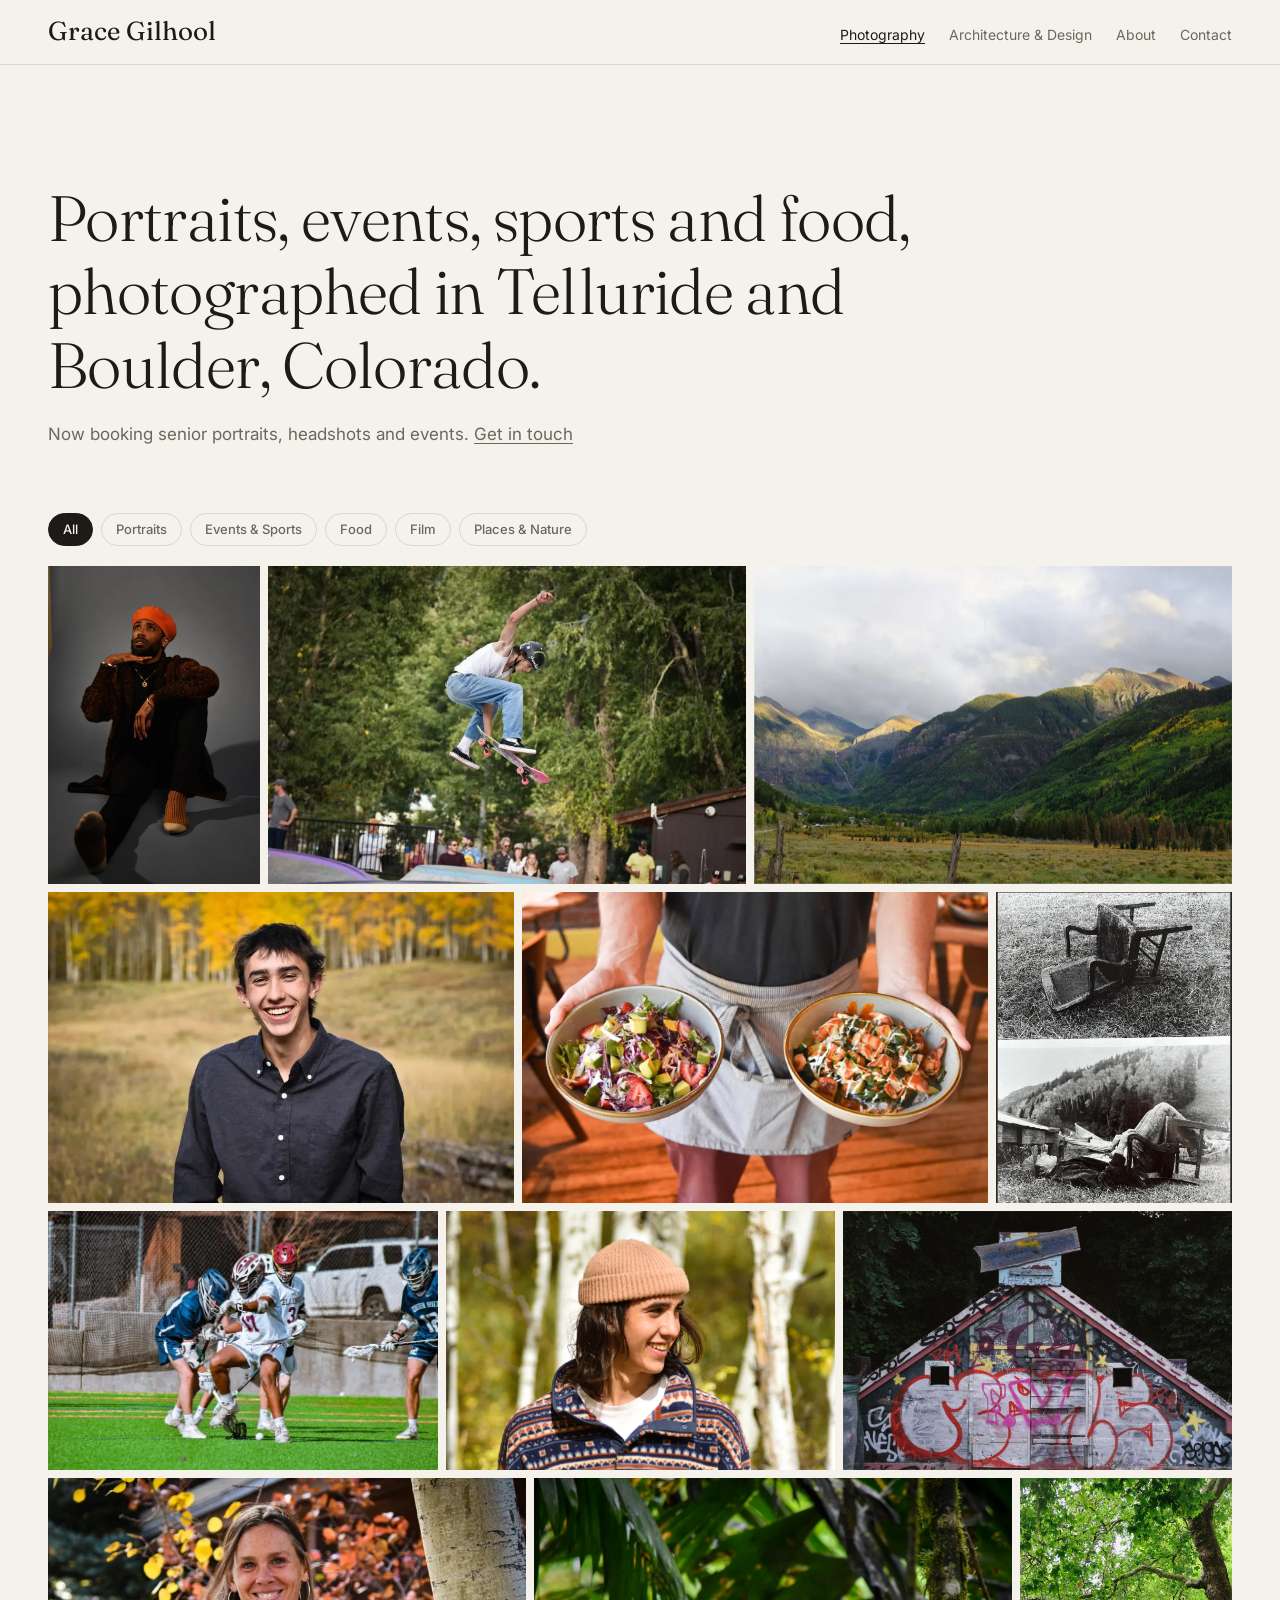
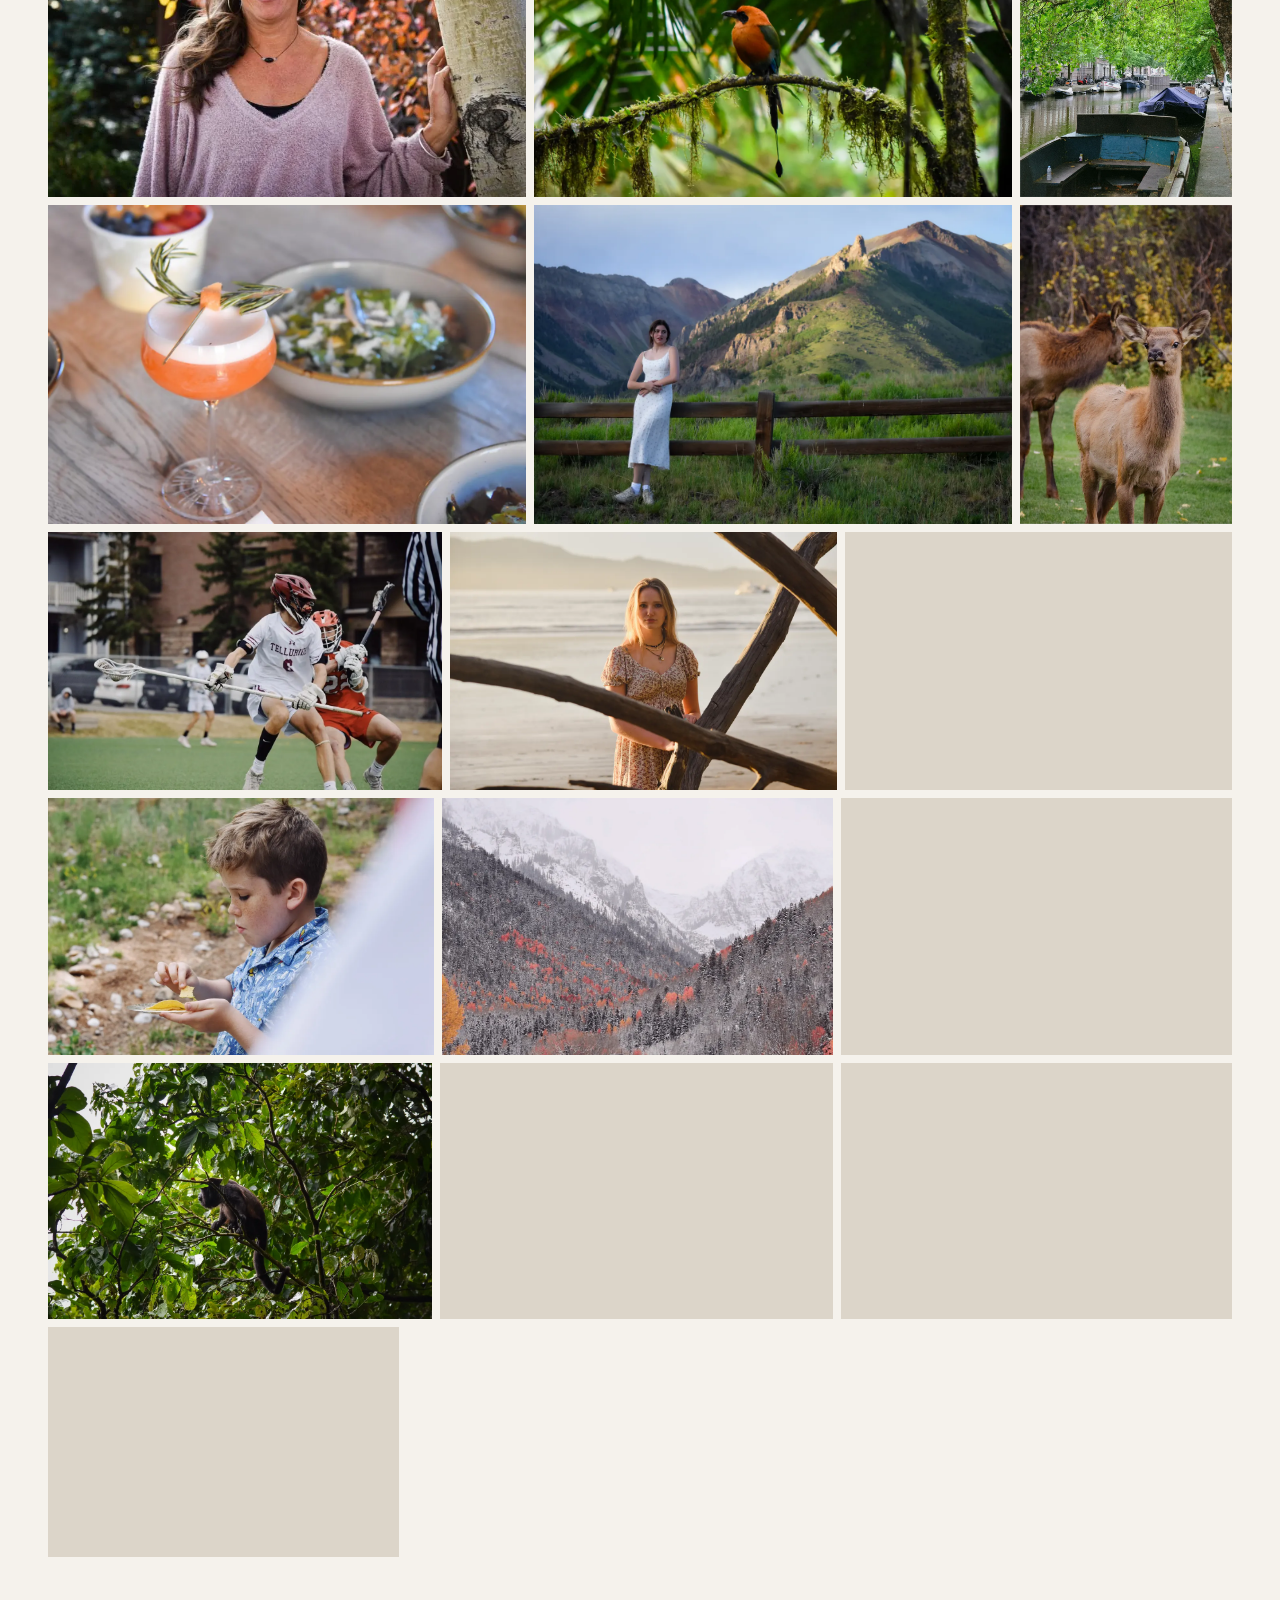
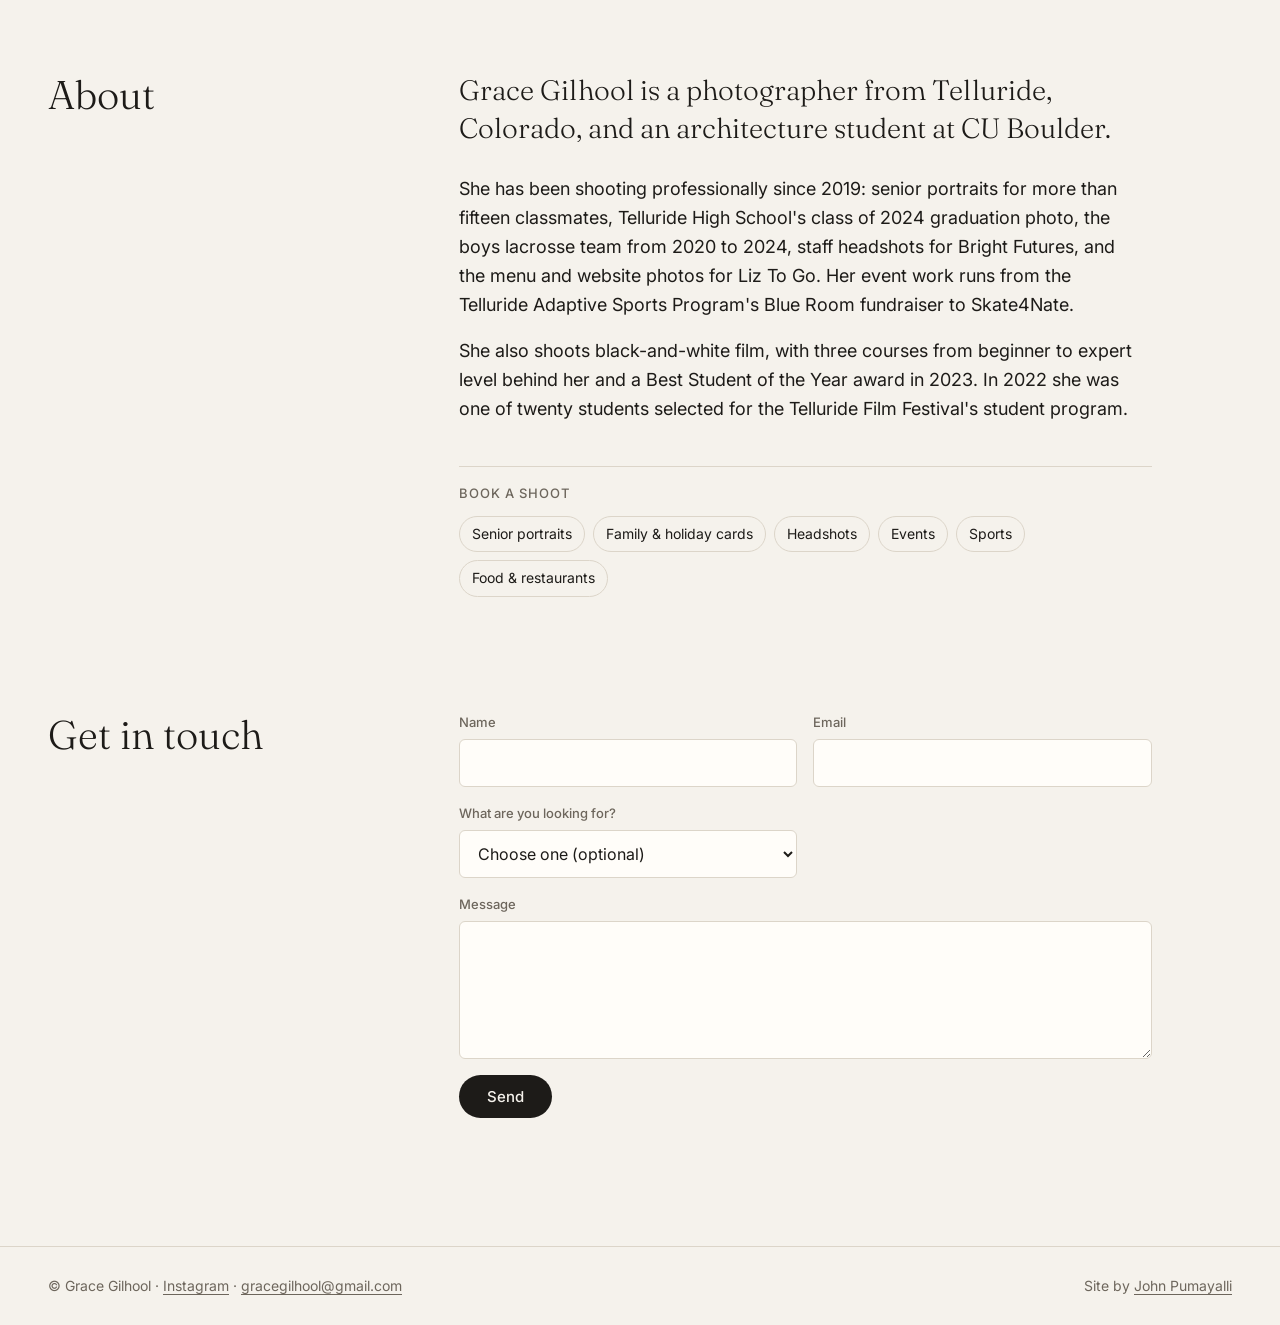
==== commit ca930bea: "Drop the Telluride caption, keep the title Co-Authored-By: Claude Opus 5.5 <noreply@anthropic.com>" ====
--- a/index.html
+++ b/index.html
@@ -46,7 +46,7 @@
   <figure data-tag="portraits" style="--r:1.500"><a href="images/fulls/lucja.webp" data-title="Lucja" data-caption="Lucja in math class, surrounded by logs"><img src="images/thumbs/lucja.webp" width="1200" height="800" alt="Young woman framed by driftwood logs on a beach" loading="lazy" decoding="async"></a></figure>
   <figure data-tag="places" style="--r:1.500"><a href="images/fulls/boots.webp" data-title="Boots" data-caption=""><img src="images/thumbs/boots.webp" width="1200" height="800" alt="Rain boots used as flower pots" loading="lazy" decoding="async"></a></figure>
   <figure data-tag="portraits" style="--r:1.500"><a href="images/fulls/youngman.webp" data-title="Young Man" data-caption="Just a brotha enjoying his chips"><img src="images/thumbs/youngman.webp" width="1200" height="800" alt="Young boy eating chips outdoors" loading="lazy" decoding="async"></a></figure>
-  <figure data-tag="places" style="--r:1.521"><a href="images/fulls/img-9506.webp" data-title="Telluride" data-caption="I hope this is Telluride, because it is the name of the photo."><img src="images/thumbs/img-9506.webp" width="1170" height="769" alt="Snow-dusted mountain valley with red autumn trees" loading="lazy" decoding="async"></a></figure>
+  <figure data-tag="places" style="--r:1.521"><a href="images/fulls/img-9506.webp" data-title="Telluride" data-caption=""><img src="images/thumbs/img-9506.webp" width="1170" height="769" alt="Snow-dusted mountain valley with red autumn trees" loading="lazy" decoding="async"></a></figure>
   <figure data-tag="portraits" style="--r:1.519"><a href="images/fulls/img-9501.webp" data-title="Happy Olivia and Contemplative Tula" data-caption="Olivia just enjoying sitting down for once. Tula be like: &quot;Damnnn&quot;"><img src="images/thumbs/img-9501.webp" width="1170" height="770" alt="Two friends resting on red rocks" loading="lazy" decoding="async"></a></figure>
   <figure data-tag="places" style="--r:1.500"><a href="images/fulls/monkey.webp" data-title="Monkey" data-caption="A monkey in Costa Rica"><img src="images/thumbs/monkey.webp" width="1200" height="800" alt="Monkey in a leafy tree" loading="lazy" decoding="async"></a></figure>
   <figure data-tag="places" style="--r:1.535"><a href="images/fulls/img-9511.webp" data-title="Earf DAY" data-caption="For all Earth Day haters: &quot;F U&quot;"><img src="images/thumbs/img-9511.webp" width="1170" height="762" alt="Person crossing a suspension bridge into the jungle" loading="lazy" decoding="async"></a></figure>
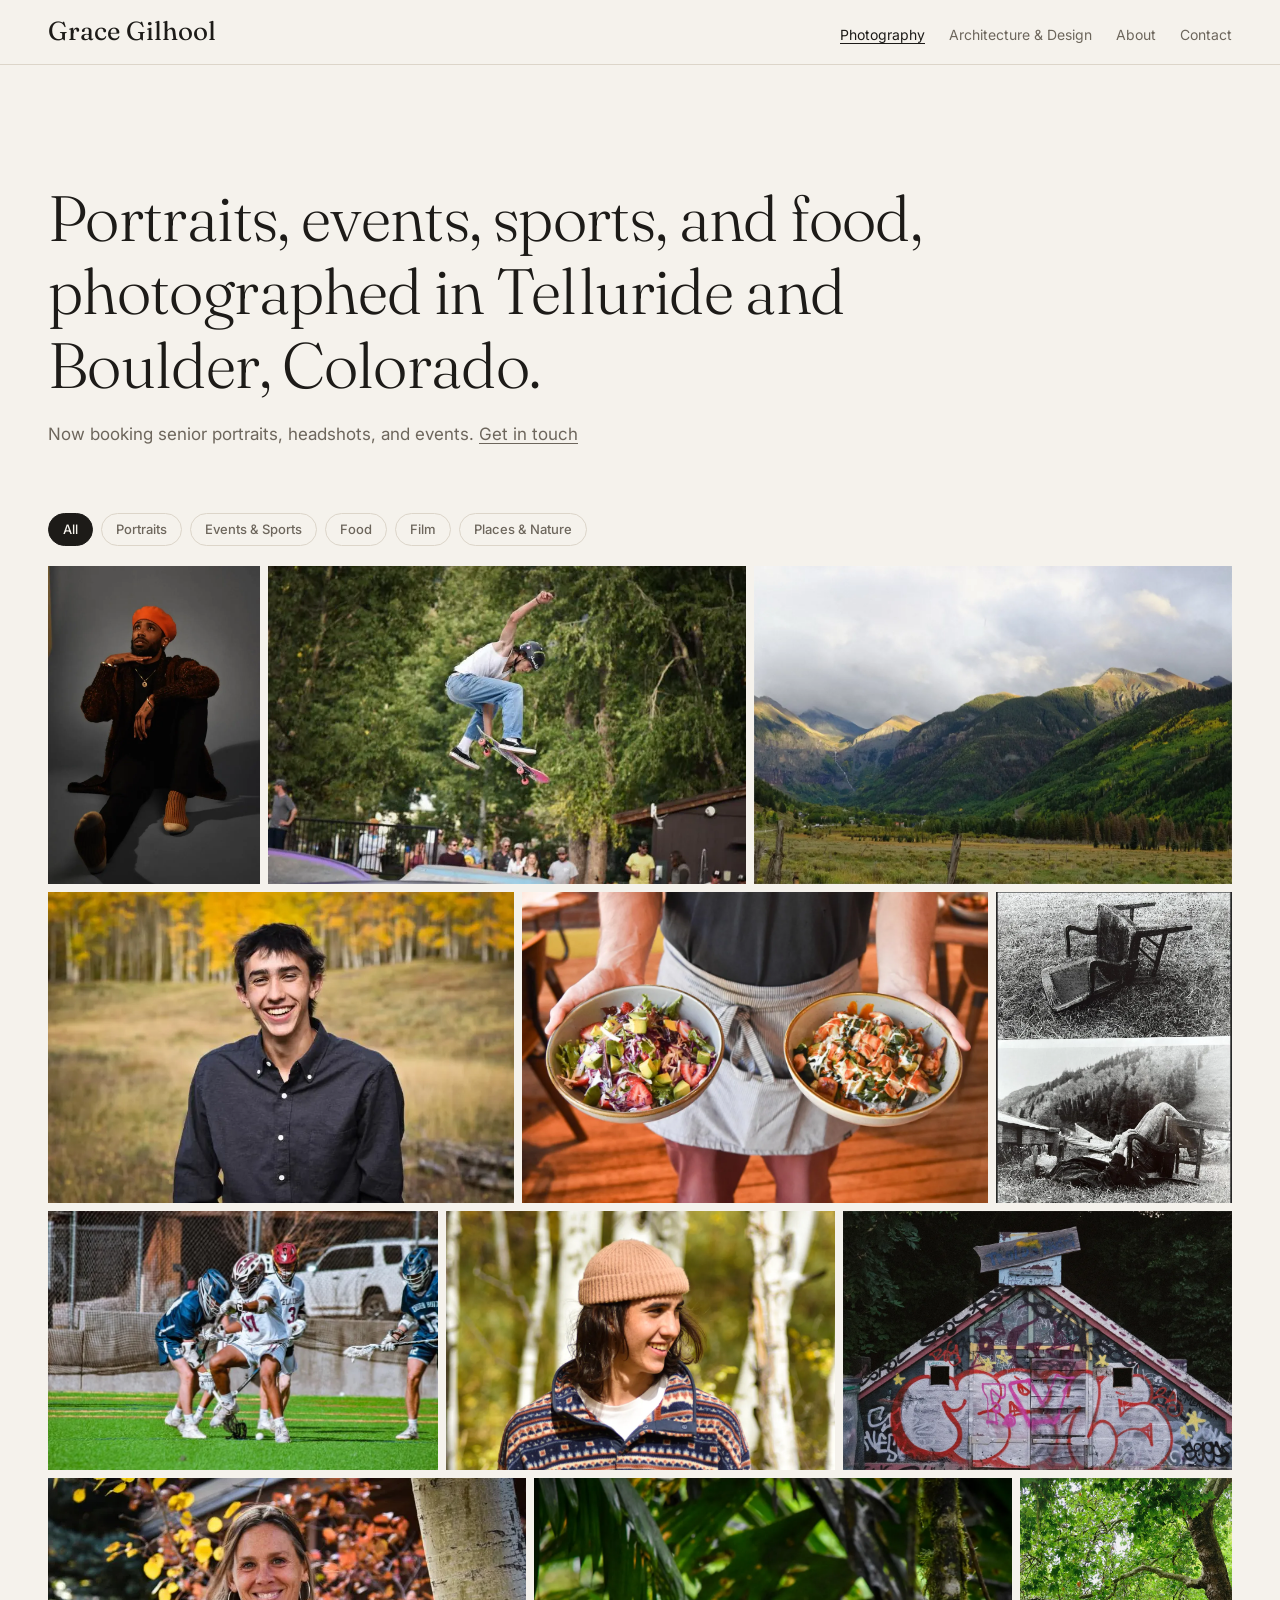
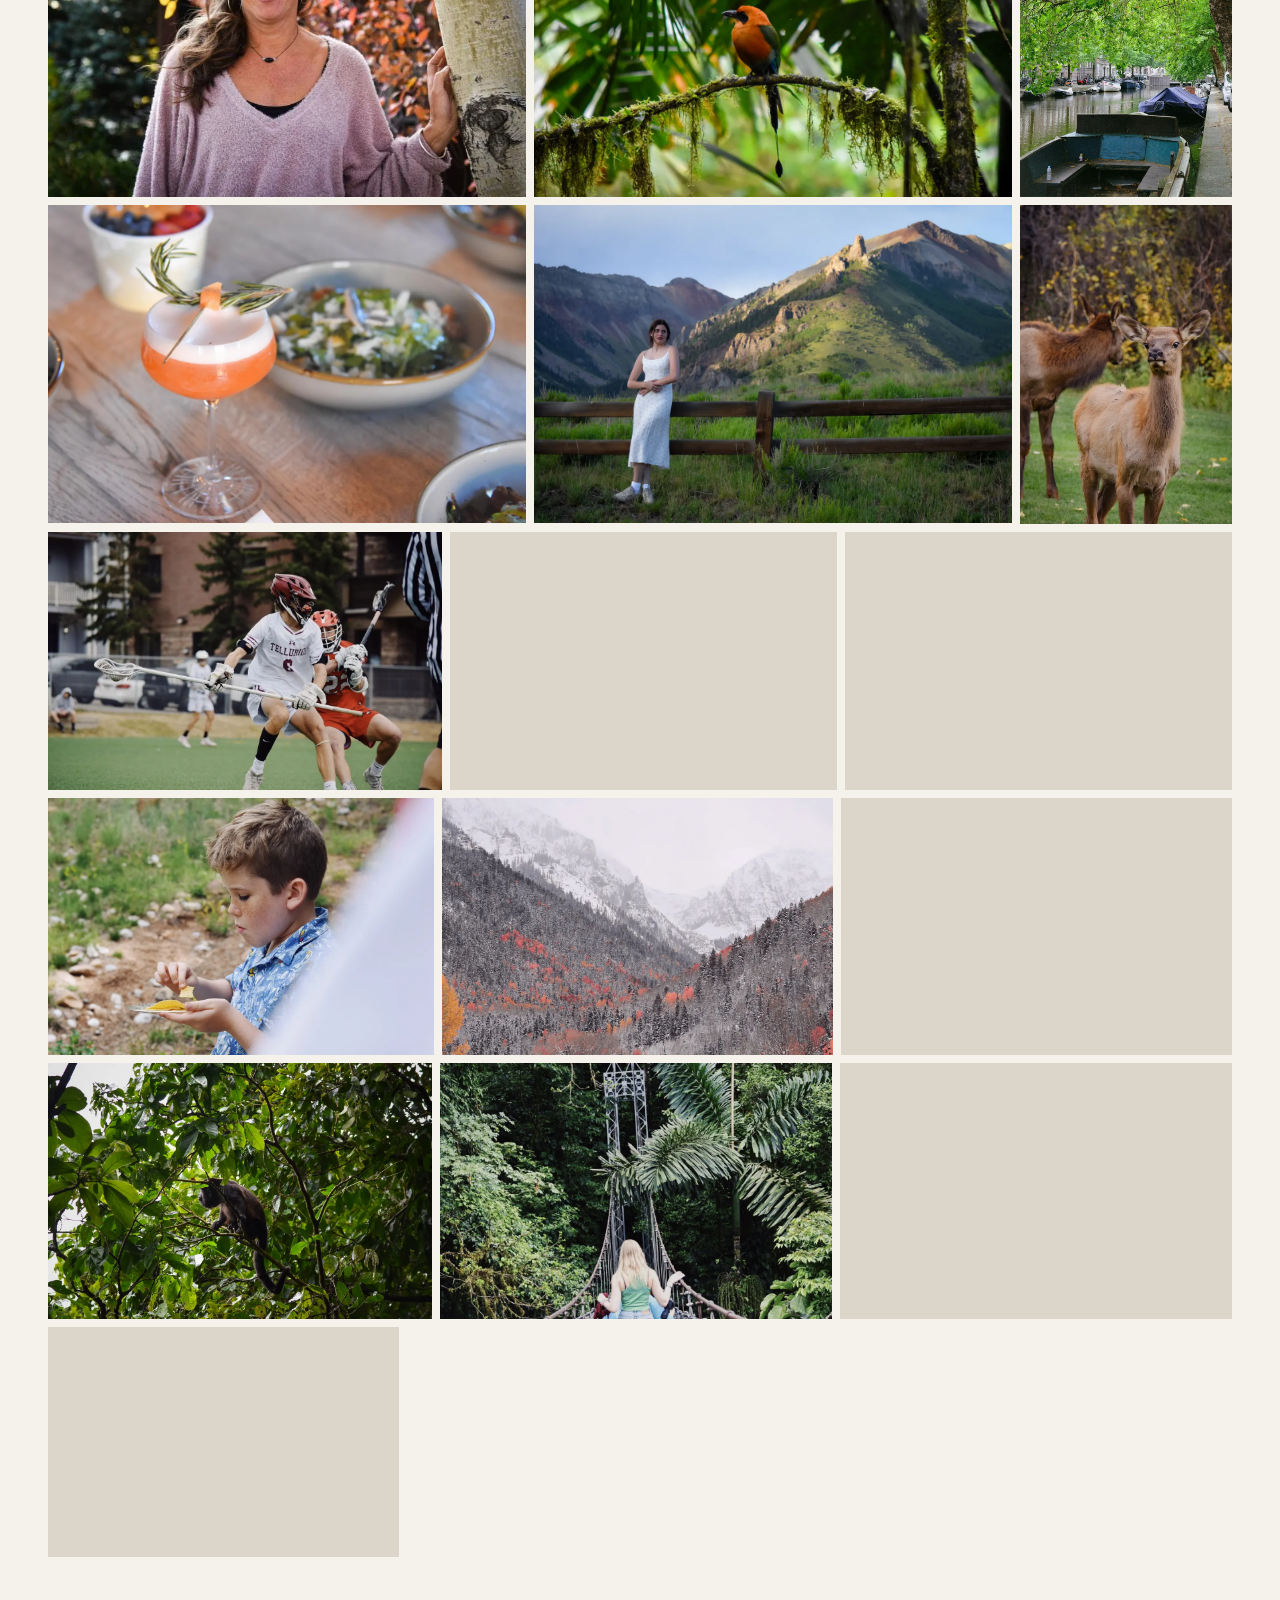
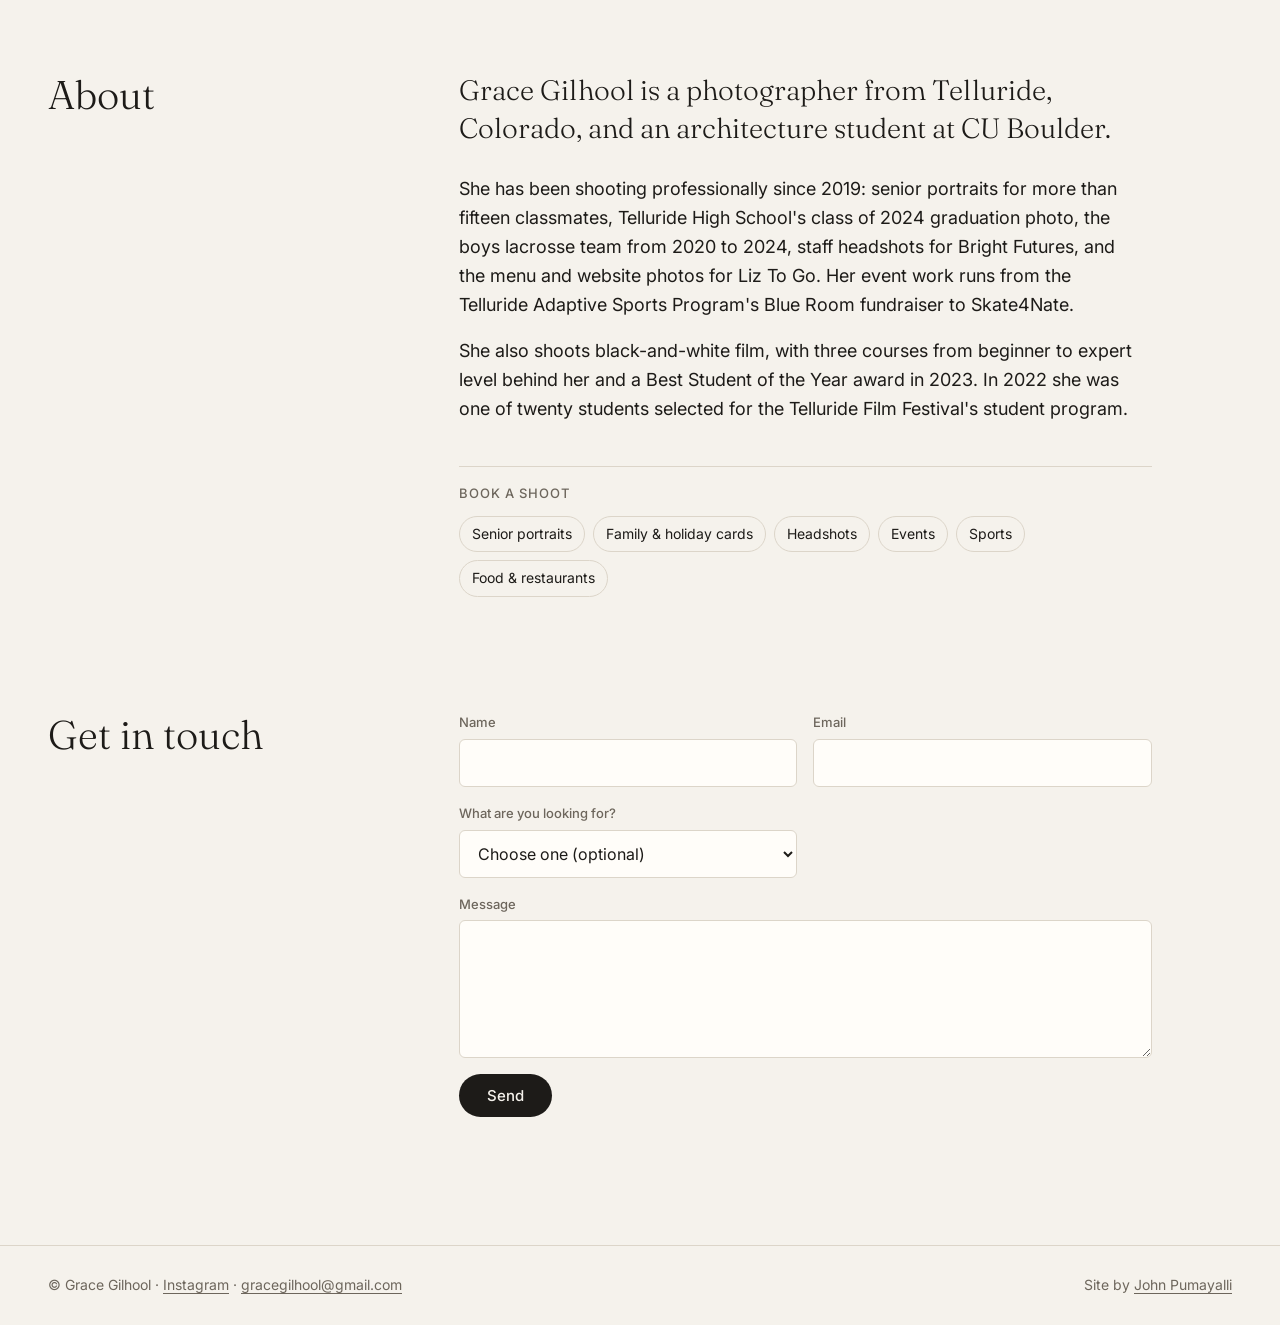
==== commit 4f91fa24: "Trim stray edge lines, "the beach", serial commas - build_images.py shaves 1-3px light lines that sc" ====
--- a/index.html
+++ b/index.html
@@ -4,9 +4,9 @@
 <meta charset="utf-8">
 <meta name="viewport" content="width=device-width, initial-scale=1">
 <title>Grace Gilhool | Photography</title>
-<meta name="description" content="Grace Gilhool photographs portraits, events, sports and food in Telluride and Boulder, Colorado.">
+<meta name="description" content="Grace Gilhool photographs portraits, events, sports, and food in Telluride and Boulder, Colorado.">
 <meta property="og:title" content="Grace Gilhool | Photography">
-<meta property="og:description" content="Grace Gilhool photographs portraits, events, sports and food in Telluride and Boulder, Colorado.">
+<meta property="og:description" content="Grace Gilhool photographs portraits, events, sports, and food in Telluride and Boulder, Colorado.">
 <meta property="og:image" content="https://gracegilhool.com/images/fulls/beret-portrait.webp">
 <link rel="icon" href="favicon.png">
 <link rel="preconnect" href="https://fonts.googleapis.com">
@@ -21,8 +21,8 @@
 </header>
 <main>
 <section class="intro">
-  <h1>Portraits, events, sports and food, photographed in Telluride and Boulder, Colorado.</h1>
-  <p>Now booking senior portraits, headshots and events. <a href="#contact">Get in touch</a></p>
+  <h1>Portraits, events, sports, and food, photographed in Telluride and Boulder, Colorado.</h1>
+  <p>Now booking senior portraits, headshots, and events. <a href="#contact">Get in touch</a></p>
 </section>
 <section id="work" class="work" aria-label="Photography">
   <div class="filters" role="group" aria-label="Filter photos"><button type="button" data-filter="all" aria-pressed="true">All</button><button type="button" data-filter="portraits" aria-pressed="false">Portraits</button><button type="button" data-filter="events" aria-pressed="false">Events &amp; Sports</button><button type="button" data-filter="food" aria-pressed="false">Food</button><button type="button" data-filter="film" aria-pressed="false">Film</button><button type="button" data-filter="places" aria-pressed="false">Places &amp; Nature</button></div>
@@ -41,7 +41,7 @@
   <figure data-tag="places" style="--r:0.667"><a href="images/fulls/canal.webp" data-title="Canal" data-caption=""><img src="images/thumbs/canal.webp" width="800" height="1200" alt="Tree-lined canal with moored boats" loading="lazy" decoding="async"></a></figure>
   <figure data-tag="food" style="--r:1.500"><a href="images/fulls/cocktail.webp" data-title="Cocktail" data-caption=""><img src="images/thumbs/cocktail.webp" width="1200" height="800" alt="Pink cocktail with a rosemary garnish beside a salad" loading="lazy" decoding="async"></a></figure>
   <figure data-tag="portraits" style="--r:1.500"><a href="images/fulls/tula.webp" data-title="Indecisiveness" data-caption="Clearly Tula is on the fence about something... again."><img src="images/thumbs/tula.webp" width="1200" height="800" alt="Young woman in a white dress by a wooden fence below red mountains" loading="lazy" decoding="async"></a></figure>
-  <figure data-tag="places" style="--r:0.666"><a href="images/fulls/elk.webp" data-title="Elk" data-caption=""><img src="images/thumbs/elk.webp" width="799" height="1200" alt="Two young elk in a meadow" loading="lazy" decoding="async"></a></figure>
+  <figure data-tag="places" style="--r:0.667"><a href="images/fulls/elk.webp" data-title="Elk" data-caption=""><img src="images/thumbs/elk.webp" width="800" height="1200" alt="Two young elk in a meadow" loading="lazy" decoding="async"></a></figure>
   <figure data-tag="events" style="--r:1.527"><a href="images/fulls/img-9503.webp" data-title="#3 on the field" data-caption="This photo was taken on some expensive ass camera :)"><img src="images/thumbs/img-9503.webp" width="1170" height="766" alt="Telluride lacrosse player driving past a defender" loading="lazy" decoding="async"></a></figure>
   <figure data-tag="portraits" style="--r:1.500"><a href="images/fulls/lucja.webp" data-title="Lucja" data-caption="Lucja in math class, surrounded by logs"><img src="images/thumbs/lucja.webp" width="1200" height="800" alt="Young woman framed by driftwood logs on a beach" loading="lazy" decoding="async"></a></figure>
   <figure data-tag="places" style="--r:1.500"><a href="images/fulls/boots.webp" data-title="Boots" data-caption=""><img src="images/thumbs/boots.webp" width="1200" height="800" alt="Rain boots used as flower pots" loading="lazy" decoding="async"></a></figure>
@@ -50,8 +50,8 @@
   <figure data-tag="portraits" style="--r:1.519"><a href="images/fulls/img-9501.webp" data-title="Happy Olivia and Contemplative Tula" data-caption="Olivia just enjoying sitting down for once. Tula be like: &quot;Damnnn&quot;"><img src="images/thumbs/img-9501.webp" width="1170" height="770" alt="Two friends resting on red rocks" loading="lazy" decoding="async"></a></figure>
   <figure data-tag="places" style="--r:1.500"><a href="images/fulls/monkey.webp" data-title="Monkey" data-caption="A monkey in Costa Rica"><img src="images/thumbs/monkey.webp" width="1200" height="800" alt="Monkey in a leafy tree" loading="lazy" decoding="async"></a></figure>
   <figure data-tag="places" style="--r:1.535"><a href="images/fulls/img-9511.webp" data-title="Earf DAY" data-caption="For all Earth Day haters: &quot;F U&quot;"><img src="images/thumbs/img-9511.webp" width="1170" height="762" alt="Person crossing a suspension bridge into the jungle" loading="lazy" decoding="async"></a></figure>
-  <figure data-tag="places" style="--r:1.529"><a href="images/fulls/img-9500.webp" data-title="Flowers" data-caption="I honestly had no clue what to say for this one"><img src="images/thumbs/img-9500.webp" width="1170" height="765" alt="Small yellow wildflowers against a sandstone wall" loading="lazy" decoding="async"></a></figure>
-  <figure data-tag="places" style="--r:1.527"><a href="images/fulls/img-9512.webp" data-title="Lone Tree" data-caption="The inconstency of the Tree&#x27;s trajectory is highlited by a beautiful sunset on some beach."><img src="images/thumbs/img-9512.webp" width="1170" height="766" alt="Driftwood tree silhouetted on a beach at sunset" loading="lazy" decoding="async"></a></figure>
+  <figure data-tag="places" style="--r:1.531"><a href="images/fulls/img-9500.webp" data-title="Flowers" data-caption="I honestly had no clue what to say for this one"><img src="images/thumbs/img-9500.webp" width="1170" height="764" alt="Small yellow wildflowers against a sandstone wall" loading="lazy" decoding="async"></a></figure>
+  <figure data-tag="places" style="--r:1.527"><a href="images/fulls/img-9512.webp" data-title="Lone Tree" data-caption="The inconstency of the Tree&#x27;s trajectory is highlited by a beautiful sunset on the beach."><img src="images/thumbs/img-9512.webp" width="1170" height="766" alt="Driftwood tree silhouetted on a beach at sunset" loading="lazy" decoding="async"></a></figure>
   </div>
 </section>
 <section id="about" class="about">
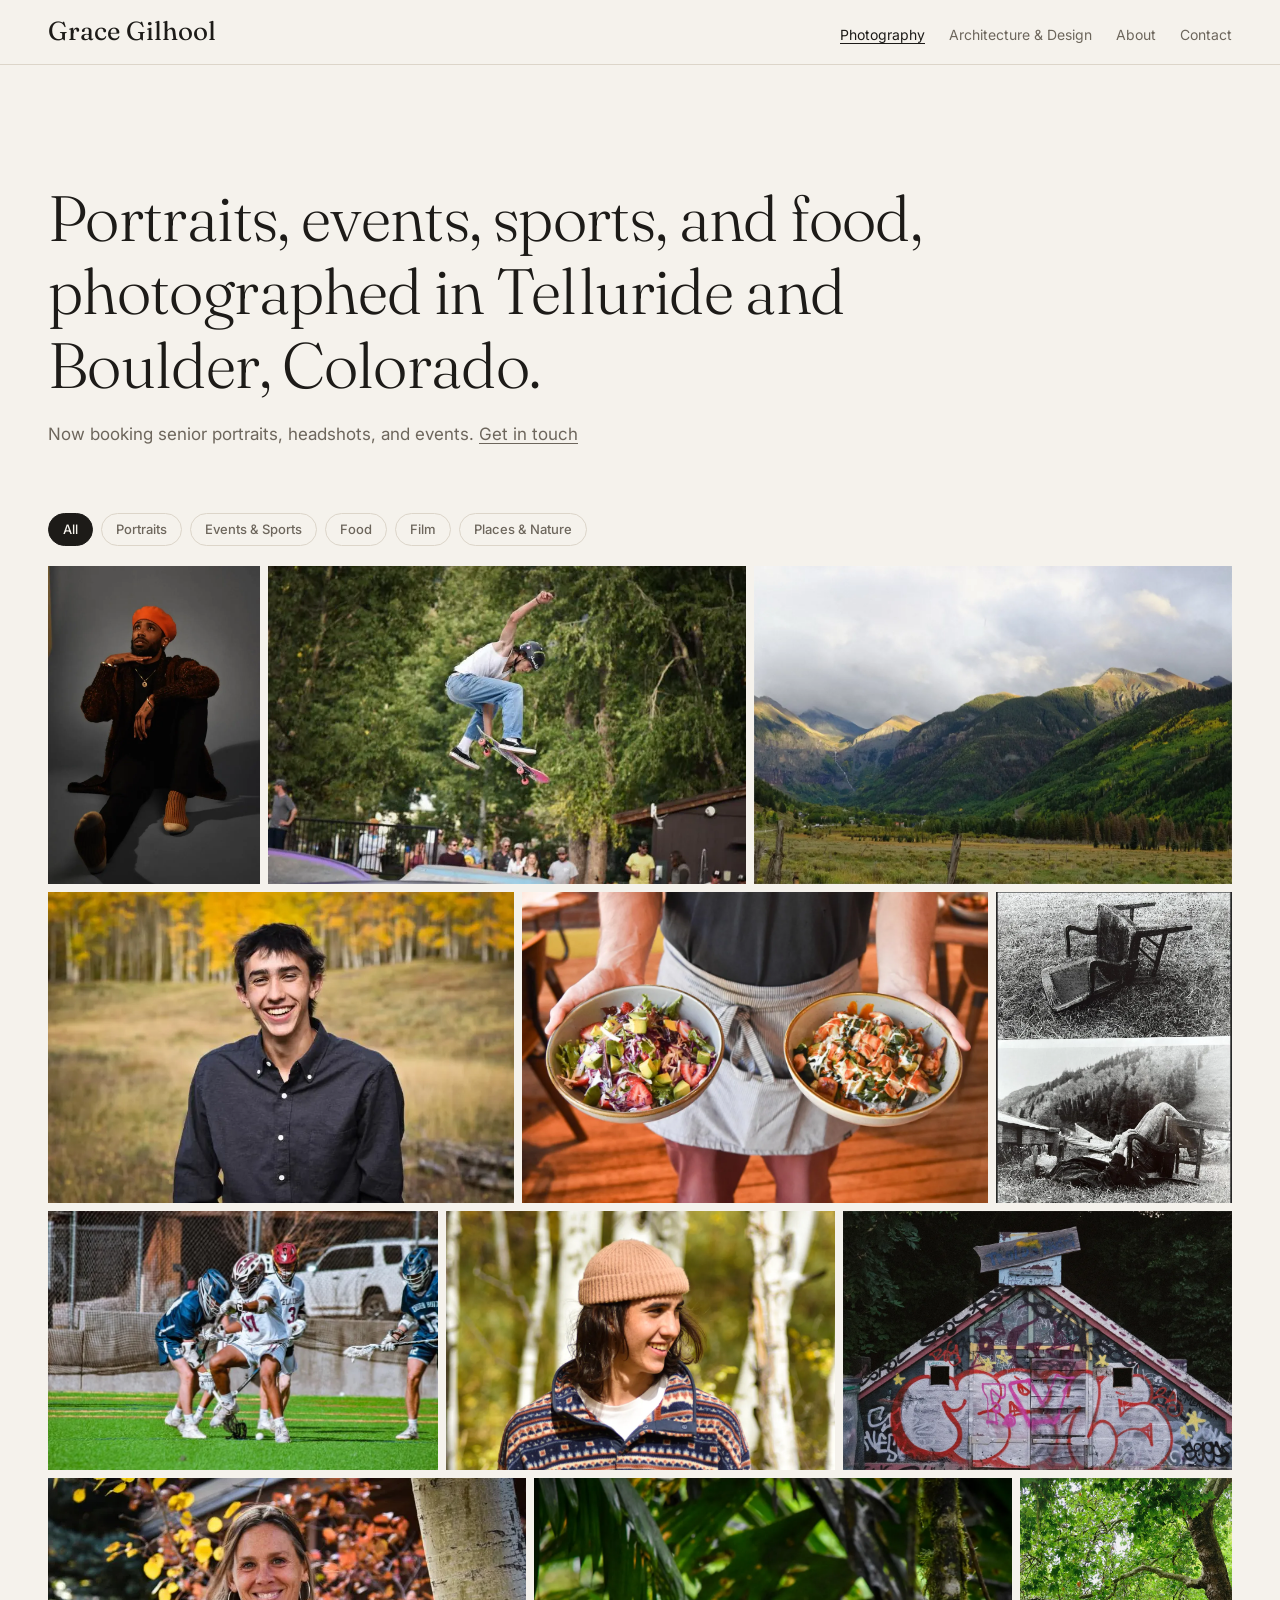
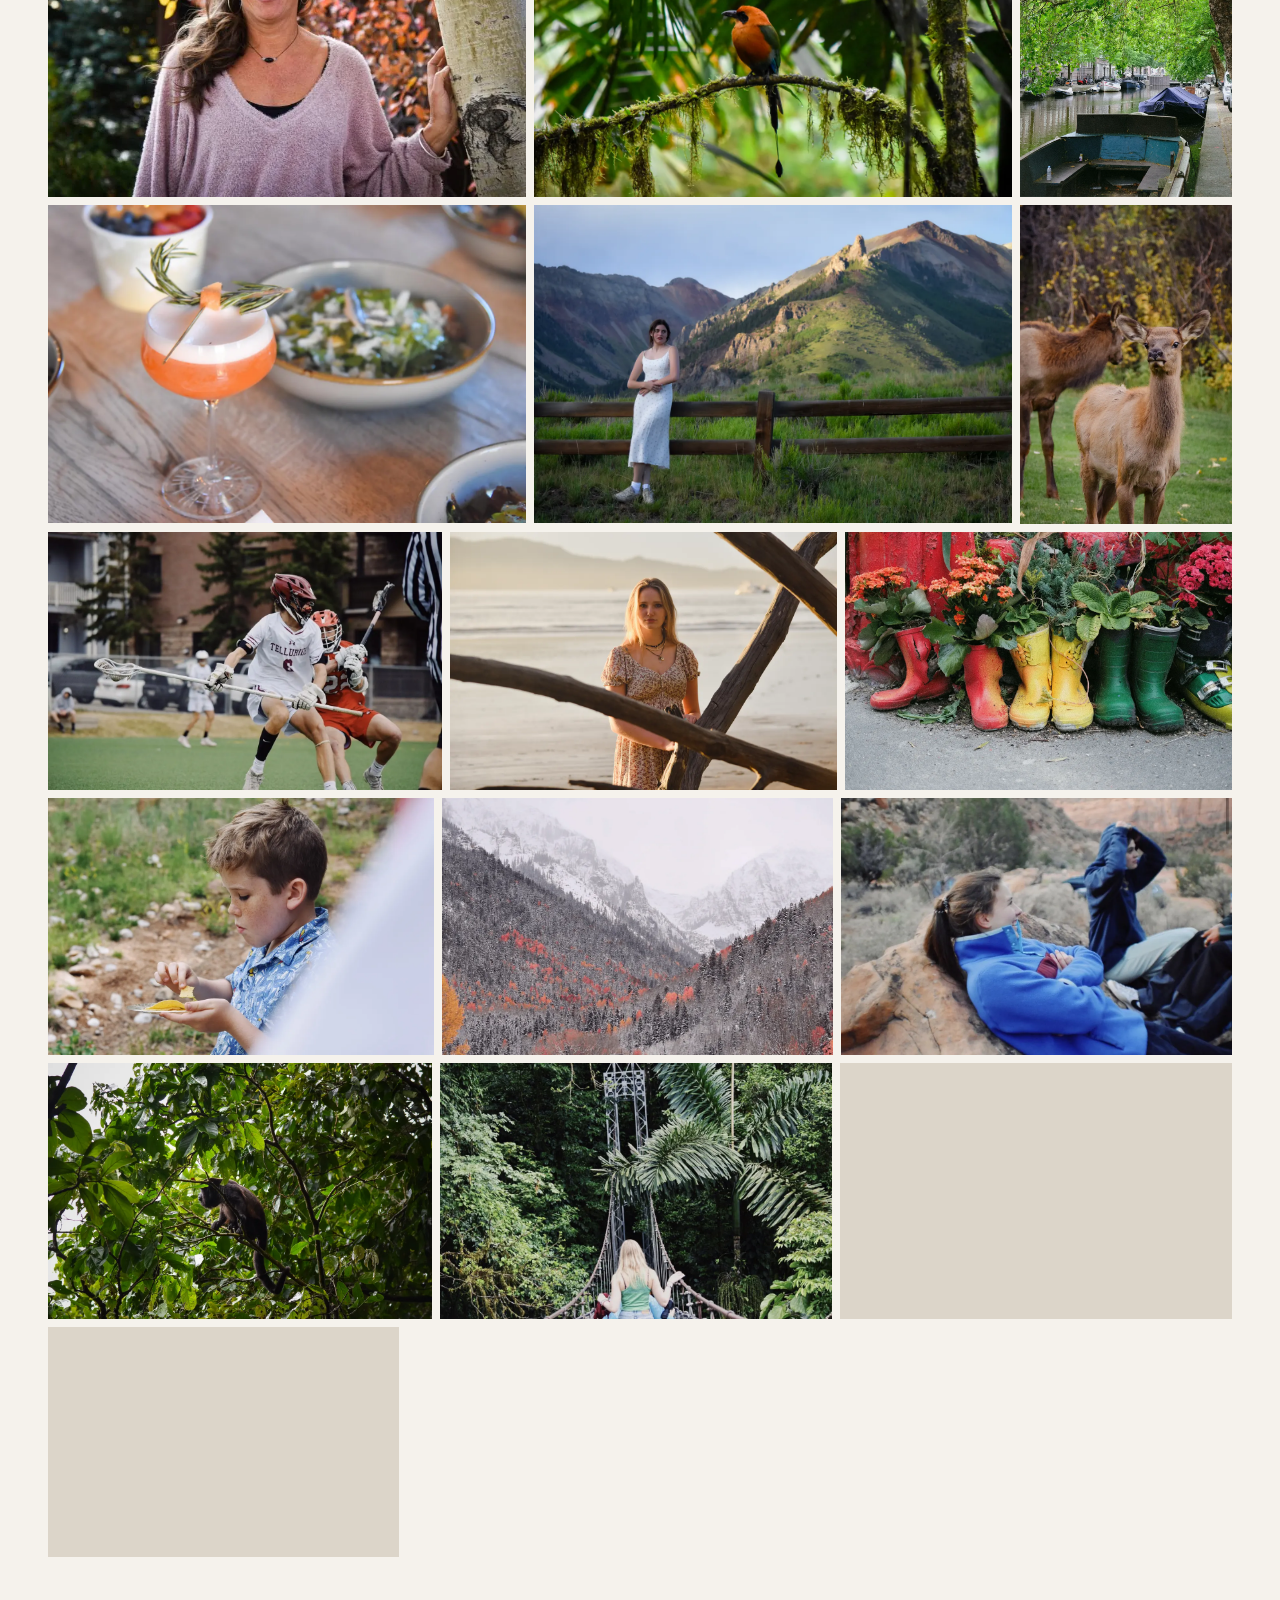
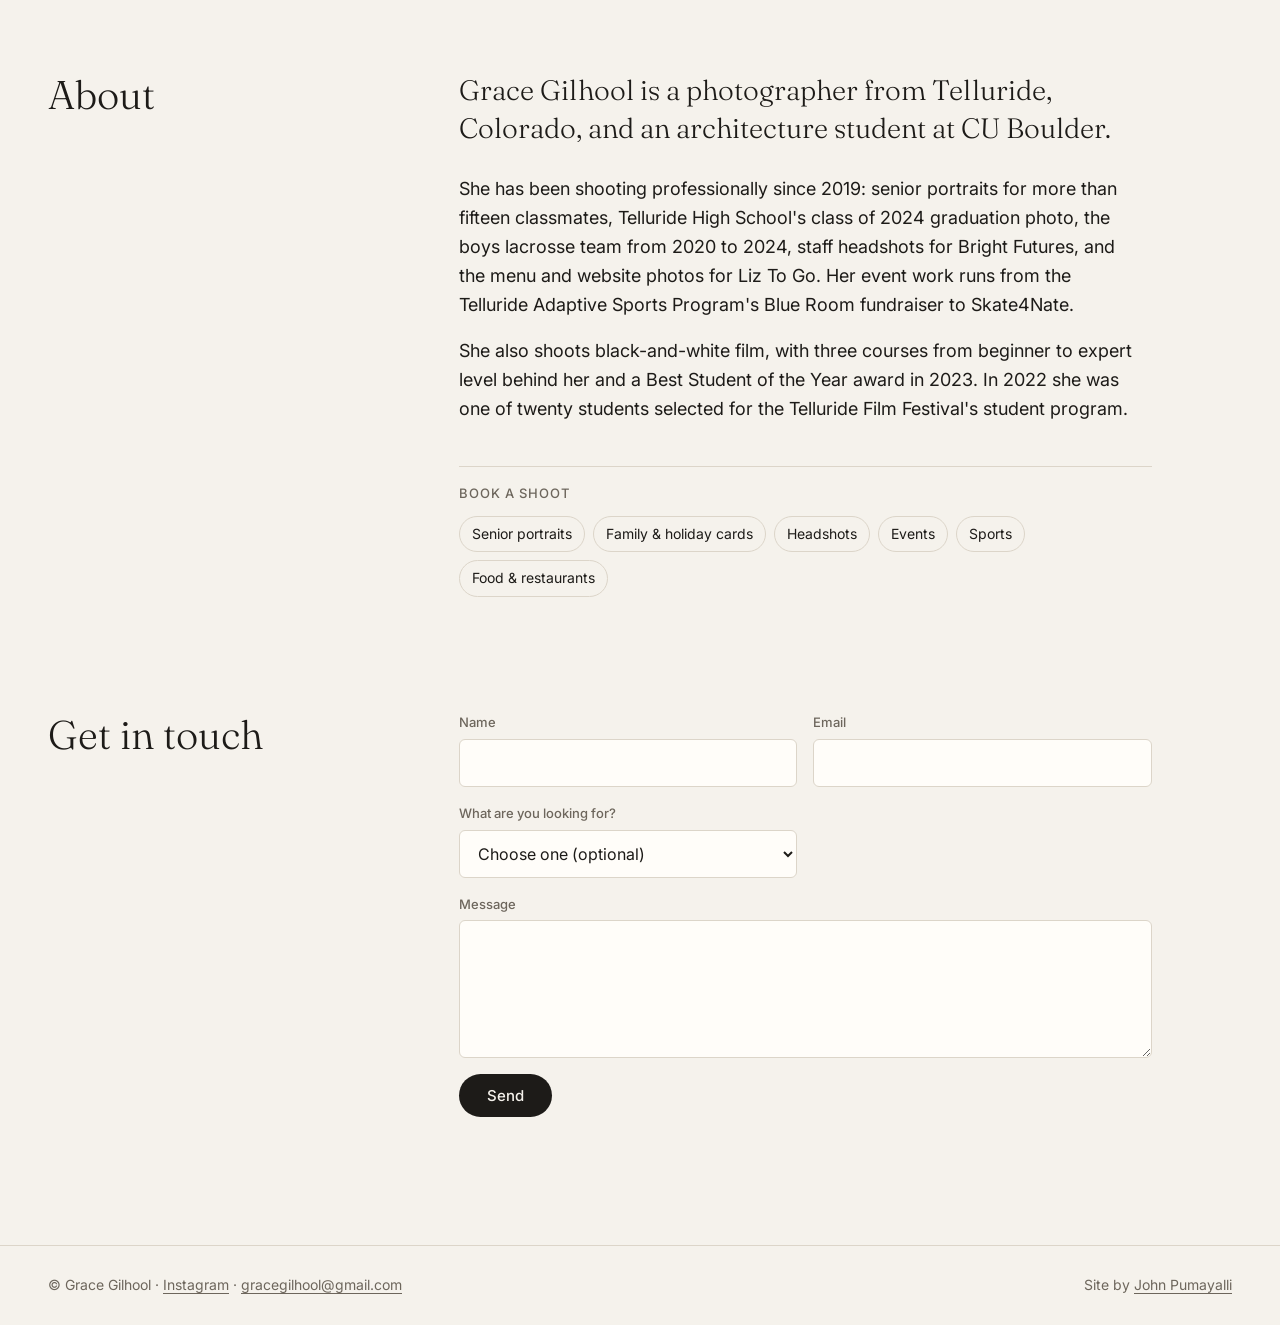
==== commit c83ea77a: "Lone Tree caption: fix "inconsistency" and "highlighted" Co-Authored-By: Claude Opus 5.5 <noreply@an" ====
--- a/index.html
+++ b/index.html
@@ -51,7 +51,7 @@
   <figure data-tag="places" style="--r:1.500"><a href="images/fulls/monkey.webp" data-title="Monkey" data-caption="A monkey in Costa Rica"><img src="images/thumbs/monkey.webp" width="1200" height="800" alt="Monkey in a leafy tree" loading="lazy" decoding="async"></a></figure>
   <figure data-tag="places" style="--r:1.535"><a href="images/fulls/img-9511.webp" data-title="Earf DAY" data-caption="For all Earth Day haters: &quot;F U&quot;"><img src="images/thumbs/img-9511.webp" width="1170" height="762" alt="Person crossing a suspension bridge into the jungle" loading="lazy" decoding="async"></a></figure>
   <figure data-tag="places" style="--r:1.531"><a href="images/fulls/img-9500.webp" data-title="Flowers" data-caption="I honestly had no clue what to say for this one"><img src="images/thumbs/img-9500.webp" width="1170" height="764" alt="Small yellow wildflowers against a sandstone wall" loading="lazy" decoding="async"></a></figure>
-  <figure data-tag="places" style="--r:1.527"><a href="images/fulls/img-9512.webp" data-title="Lone Tree" data-caption="The inconstency of the Tree&#x27;s trajectory is highlited by a beautiful sunset on the beach."><img src="images/thumbs/img-9512.webp" width="1170" height="766" alt="Driftwood tree silhouetted on a beach at sunset" loading="lazy" decoding="async"></a></figure>
+  <figure data-tag="places" style="--r:1.527"><a href="images/fulls/img-9512.webp" data-title="Lone Tree" data-caption="The inconsistency of the Tree&#x27;s trajectory is highlighted by a beautiful sunset on the beach."><img src="images/thumbs/img-9512.webp" width="1170" height="766" alt="Driftwood tree silhouetted on a beach at sunset" loading="lazy" decoding="async"></a></figure>
   </div>
 </section>
 <section id="about" class="about">
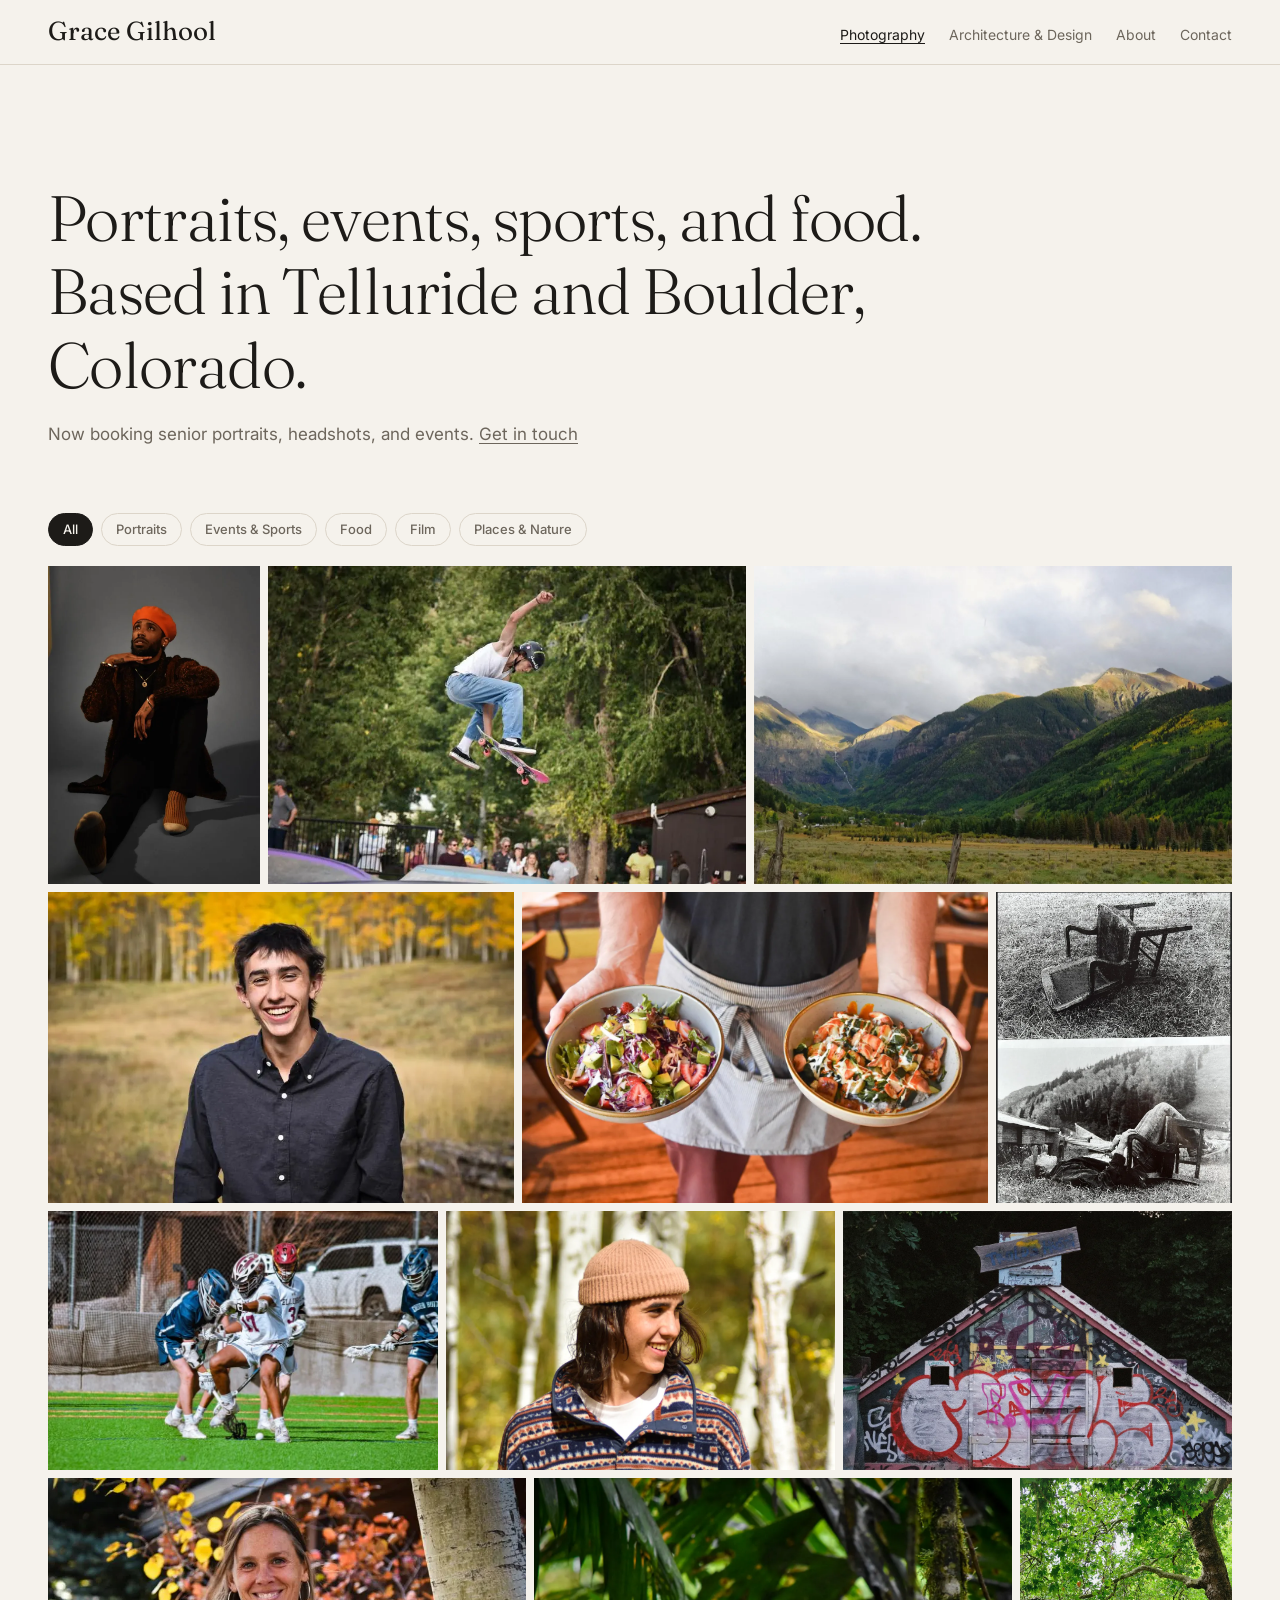
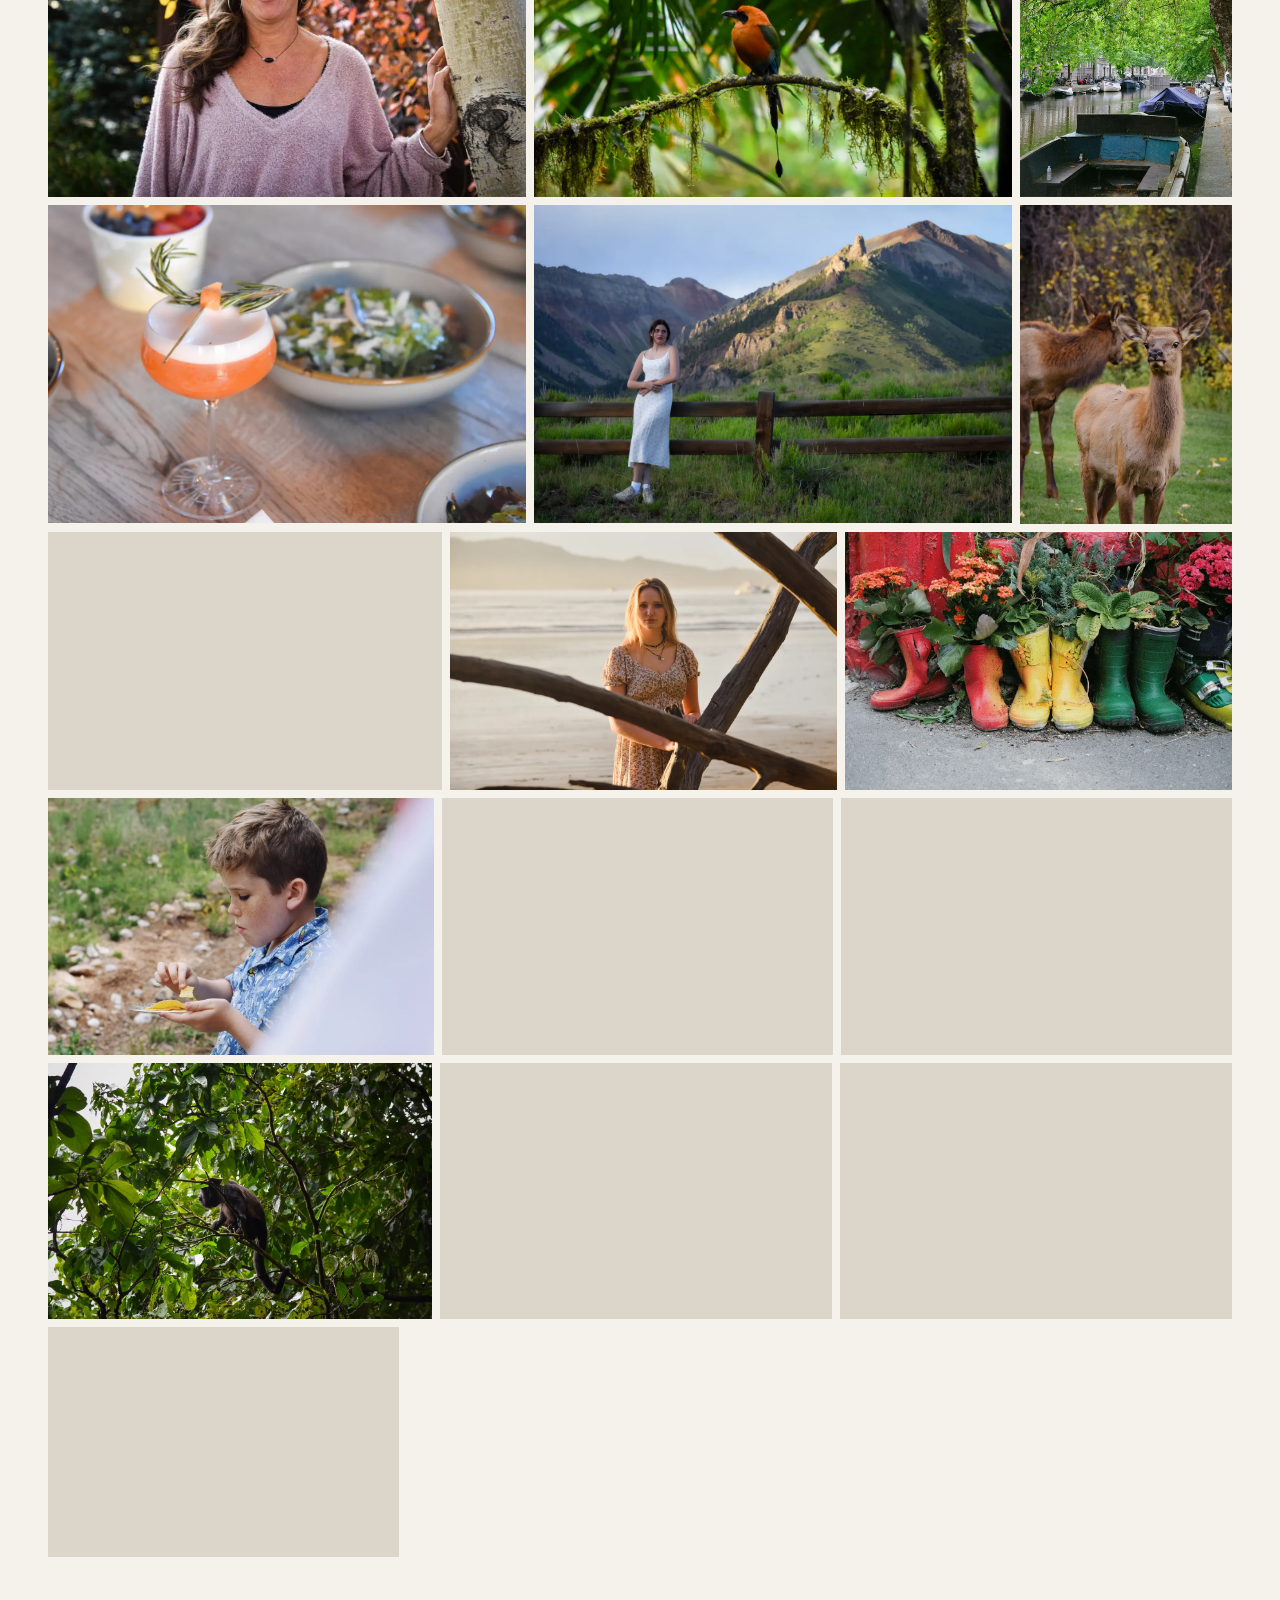
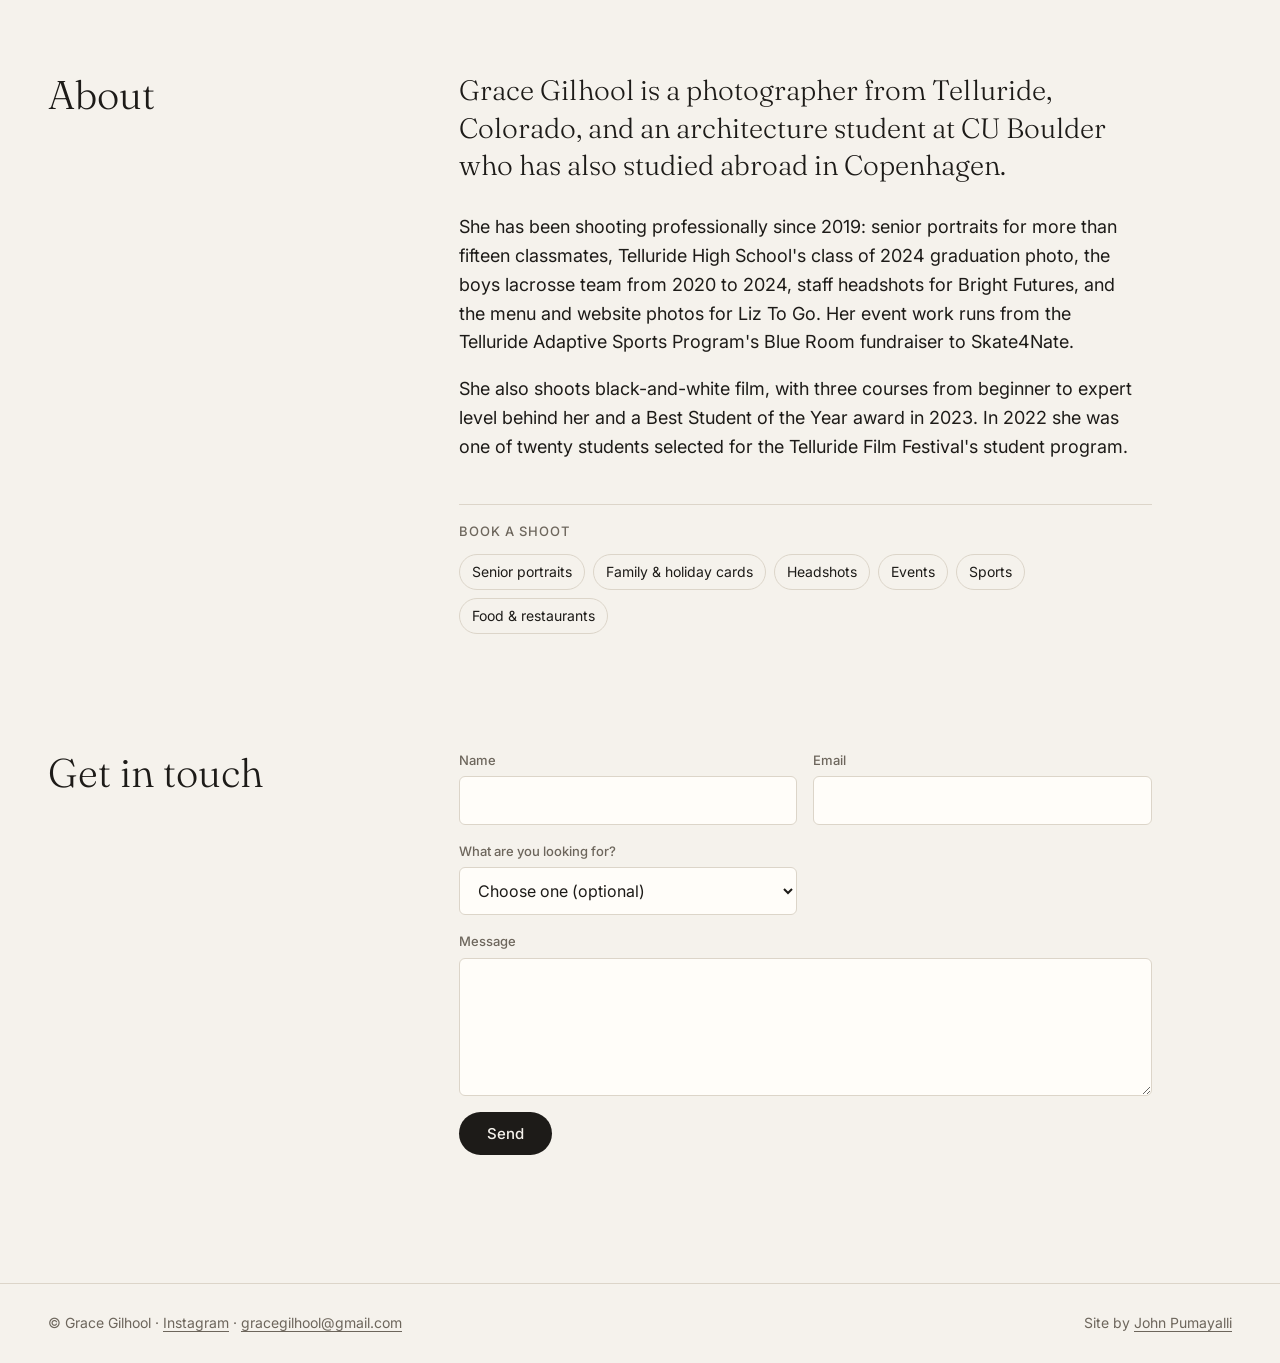
==== commit e09c8737: "Copenhagen credits, merge the two Terraces views, trim two captions - Graffiti House, Canal and Boot" ====
--- a/index.html
+++ b/index.html
@@ -4,9 +4,9 @@
 <meta charset="utf-8">
 <meta name="viewport" content="width=device-width, initial-scale=1">
 <title>Grace Gilhool | Photography</title>
-<meta name="description" content="Grace Gilhool photographs portraits, events, sports, and food in Telluride and Boulder, Colorado.">
+<meta name="description" content="Grace Gilhool photographs portraits, events, sports, and food. Based in Telluride and Boulder, Colorado.">
 <meta property="og:title" content="Grace Gilhool | Photography">
-<meta property="og:description" content="Grace Gilhool photographs portraits, events, sports, and food in Telluride and Boulder, Colorado.">
+<meta property="og:description" content="Grace Gilhool photographs portraits, events, sports, and food. Based in Telluride and Boulder, Colorado.">
 <meta property="og:image" content="https://gracegilhool.com/images/fulls/beret-portrait.webp">
 <link rel="icon" href="favicon.png">
 <link rel="preconnect" href="https://fonts.googleapis.com">
@@ -21,7 +21,7 @@
 </header>
 <main>
 <section class="intro">
-  <h1>Portraits, events, sports, and food, photographed in Telluride and Boulder, Colorado.</h1>
+  <h1>Portraits, events, sports, and food. Based in Telluride and Boulder, Colorado.</h1>
   <p>Now booking senior portraits, headshots, and events. <a href="#contact">Get in touch</a></p>
 </section>
 <section id="work" class="work" aria-label="Photography">
@@ -35,29 +35,29 @@
   <figure data-tag="film" style="--r:0.758"><a href="images/fulls/film-chair.webp" data-title="Chair, on Film" data-caption=""><img src="images/thumbs/film-chair.webp" width="896" height="1182" alt="Two black-and-white film prints: an overturned chair in grass, and someone lying back in it on a hillside" decoding="async"></a></figure>
   <figure data-tag="events" style="--r:1.501"><a href="images/fulls/lacrosse.webp" data-title="Ground Ball" data-caption=""><img src="images/thumbs/lacrosse.webp" width="800" height="533" alt="Lacrosse players scrambling for a ground ball" loading="lazy" decoding="async"></a></figure>
   <figure data-tag="portraits" style="--r:1.500"><a href="images/fulls/owen.webp" data-title="Owen D vibing" data-caption="Monster Energy Drink, please sponsor Owen"><img src="images/thumbs/owen.webp" width="1200" height="800" alt="Smiling young man in a beanie and patterned fleece among aspens" loading="lazy" decoding="async"></a></figure>
-  <figure data-tag="places" style="--r:1.500"><a href="images/fulls/graffiti-house.webp" data-title="Graffiti House" data-caption=""><img src="images/thumbs/graffiti-house.webp" width="1200" height="800" alt="Small gabled house covered in graffiti" loading="lazy" decoding="async"></a></figure>
+  <figure data-tag="places" style="--r:1.500"><a href="images/fulls/graffiti-house.webp" data-title="Graffiti House" data-caption="Copenhagen"><img src="images/thumbs/graffiti-house.webp" width="1200" height="800" alt="Small gabled house covered in graffiti in Copenhagen" loading="lazy" decoding="async"></a></figure>
   <figure data-tag="portraits" style="--r:1.501"><a href="images/fulls/headshot.webp" data-title="Headshot" data-caption=""><img src="images/thumbs/headshot.webp" width="800" height="533" alt="Smiling woman leaning on an aspen trunk with fall leaves behind her" loading="lazy" decoding="async"></a></figure>
   <figure data-tag="places" style="--r:1.500"><a href="images/fulls/orangebird.webp" data-title="Bird" data-caption="Nothin&#x27; much about it, just birds being birds. "><img src="images/thumbs/orangebird.webp" width="1200" height="800" alt="Orange bird with a long tail perched on a mossy branch" loading="lazy" decoding="async"></a></figure>
-  <figure data-tag="places" style="--r:0.667"><a href="images/fulls/canal.webp" data-title="Canal" data-caption=""><img src="images/thumbs/canal.webp" width="800" height="1200" alt="Tree-lined canal with moored boats" loading="lazy" decoding="async"></a></figure>
+  <figure data-tag="places" style="--r:0.667"><a href="images/fulls/canal.webp" data-title="Canal" data-caption="Copenhagen"><img src="images/thumbs/canal.webp" width="800" height="1200" alt="Tree-lined canal with moored boats in Copenhagen" loading="lazy" decoding="async"></a></figure>
   <figure data-tag="food" style="--r:1.500"><a href="images/fulls/cocktail.webp" data-title="Cocktail" data-caption=""><img src="images/thumbs/cocktail.webp" width="1200" height="800" alt="Pink cocktail with a rosemary garnish beside a salad" loading="lazy" decoding="async"></a></figure>
   <figure data-tag="portraits" style="--r:1.500"><a href="images/fulls/tula.webp" data-title="Indecisiveness" data-caption="Clearly Tula is on the fence about something... again."><img src="images/thumbs/tula.webp" width="1200" height="800" alt="Young woman in a white dress by a wooden fence below red mountains" loading="lazy" decoding="async"></a></figure>
   <figure data-tag="places" style="--r:0.667"><a href="images/fulls/elk.webp" data-title="Elk" data-caption=""><img src="images/thumbs/elk.webp" width="800" height="1200" alt="Two young elk in a meadow" loading="lazy" decoding="async"></a></figure>
   <figure data-tag="events" style="--r:1.527"><a href="images/fulls/img-9503.webp" data-title="#3 on the field" data-caption="This photo was taken on some expensive ass camera :)"><img src="images/thumbs/img-9503.webp" width="1170" height="766" alt="Telluride lacrosse player driving past a defender" loading="lazy" decoding="async"></a></figure>
   <figure data-tag="portraits" style="--r:1.500"><a href="images/fulls/lucja.webp" data-title="Lucja" data-caption="Lucja in math class, surrounded by logs"><img src="images/thumbs/lucja.webp" width="1200" height="800" alt="Young woman framed by driftwood logs on a beach" loading="lazy" decoding="async"></a></figure>
-  <figure data-tag="places" style="--r:1.500"><a href="images/fulls/boots.webp" data-title="Boots" data-caption=""><img src="images/thumbs/boots.webp" width="1200" height="800" alt="Rain boots used as flower pots" loading="lazy" decoding="async"></a></figure>
+  <figure data-tag="places" style="--r:1.500"><a href="images/fulls/boots.webp" data-title="Boots" data-caption="Copenhagen"><img src="images/thumbs/boots.webp" width="1200" height="800" alt="Rain boots used as flower pots in Copenhagen" loading="lazy" decoding="async"></a></figure>
   <figure data-tag="portraits" style="--r:1.500"><a href="images/fulls/youngman.webp" data-title="Young Man" data-caption="Just a brotha enjoying his chips"><img src="images/thumbs/youngman.webp" width="1200" height="800" alt="Young boy eating chips outdoors" loading="lazy" decoding="async"></a></figure>
   <figure data-tag="places" style="--r:1.521"><a href="images/fulls/img-9506.webp" data-title="Telluride" data-caption=""><img src="images/thumbs/img-9506.webp" width="1170" height="769" alt="Snow-dusted mountain valley with red autumn trees" loading="lazy" decoding="async"></a></figure>
   <figure data-tag="portraits" style="--r:1.519"><a href="images/fulls/img-9501.webp" data-title="Happy Olivia and Contemplative Tula" data-caption="Olivia just enjoying sitting down for once. Tula be like: &quot;Damnnn&quot;"><img src="images/thumbs/img-9501.webp" width="1170" height="770" alt="Two friends resting on red rocks" loading="lazy" decoding="async"></a></figure>
   <figure data-tag="places" style="--r:1.500"><a href="images/fulls/monkey.webp" data-title="Monkey" data-caption="A monkey in Costa Rica"><img src="images/thumbs/monkey.webp" width="1200" height="800" alt="Monkey in a leafy tree" loading="lazy" decoding="async"></a></figure>
-  <figure data-tag="places" style="--r:1.535"><a href="images/fulls/img-9511.webp" data-title="Earf DAY" data-caption="For all Earth Day haters: &quot;F U&quot;"><img src="images/thumbs/img-9511.webp" width="1170" height="762" alt="Person crossing a suspension bridge into the jungle" loading="lazy" decoding="async"></a></figure>
-  <figure data-tag="places" style="--r:1.531"><a href="images/fulls/img-9500.webp" data-title="Flowers" data-caption="I honestly had no clue what to say for this one"><img src="images/thumbs/img-9500.webp" width="1170" height="764" alt="Small yellow wildflowers against a sandstone wall" loading="lazy" decoding="async"></a></figure>
+  <figure data-tag="places" style="--r:1.535"><a href="images/fulls/img-9511.webp" data-title="Earf DAY" data-caption=""><img src="images/thumbs/img-9511.webp" width="1170" height="762" alt="Person crossing a suspension bridge into the jungle" loading="lazy" decoding="async"></a></figure>
+  <figure data-tag="places" style="--r:1.531"><a href="images/fulls/img-9500.webp" data-title="Flowers" data-caption=""><img src="images/thumbs/img-9500.webp" width="1170" height="764" alt="Small yellow wildflowers against a sandstone wall" loading="lazy" decoding="async"></a></figure>
   <figure data-tag="places" style="--r:1.527"><a href="images/fulls/img-9512.webp" data-title="Lone Tree" data-caption="The inconsistency of the Tree&#x27;s trajectory is highlighted by a beautiful sunset on the beach."><img src="images/thumbs/img-9512.webp" width="1170" height="766" alt="Driftwood tree silhouetted on a beach at sunset" loading="lazy" decoding="async"></a></figure>
   </div>
 </section>
 <section id="about" class="about">
   <h2>About</h2>
   <div class="about-body">
-    <p>Grace Gilhool is a photographer from Telluride, Colorado, and an architecture student at CU Boulder.</p>
+    <p>Grace Gilhool is a photographer from Telluride, Colorado, and an architecture student at CU Boulder who has also studied abroad in Copenhagen.</p>
     <p>She has been shooting professionally since 2019: senior portraits for more than fifteen classmates, Telluride High School&#x27;s class of 2024 graduation photo, the boys lacrosse team from 2020 to 2024, staff headshots for Bright Futures, and the menu and website photos for Liz To Go. Her event work runs from the Telluride Adaptive Sports Program&#x27;s Blue Room fundraiser to Skate4Nate.</p>
     <p>She also shoots black-and-white film, with three courses from beginner to expert level behind her and a Best Student of the Year award in 2023. In 2022 she was one of twenty students selected for the Telluride Film Festival&#x27;s student program.</p>
   </div>
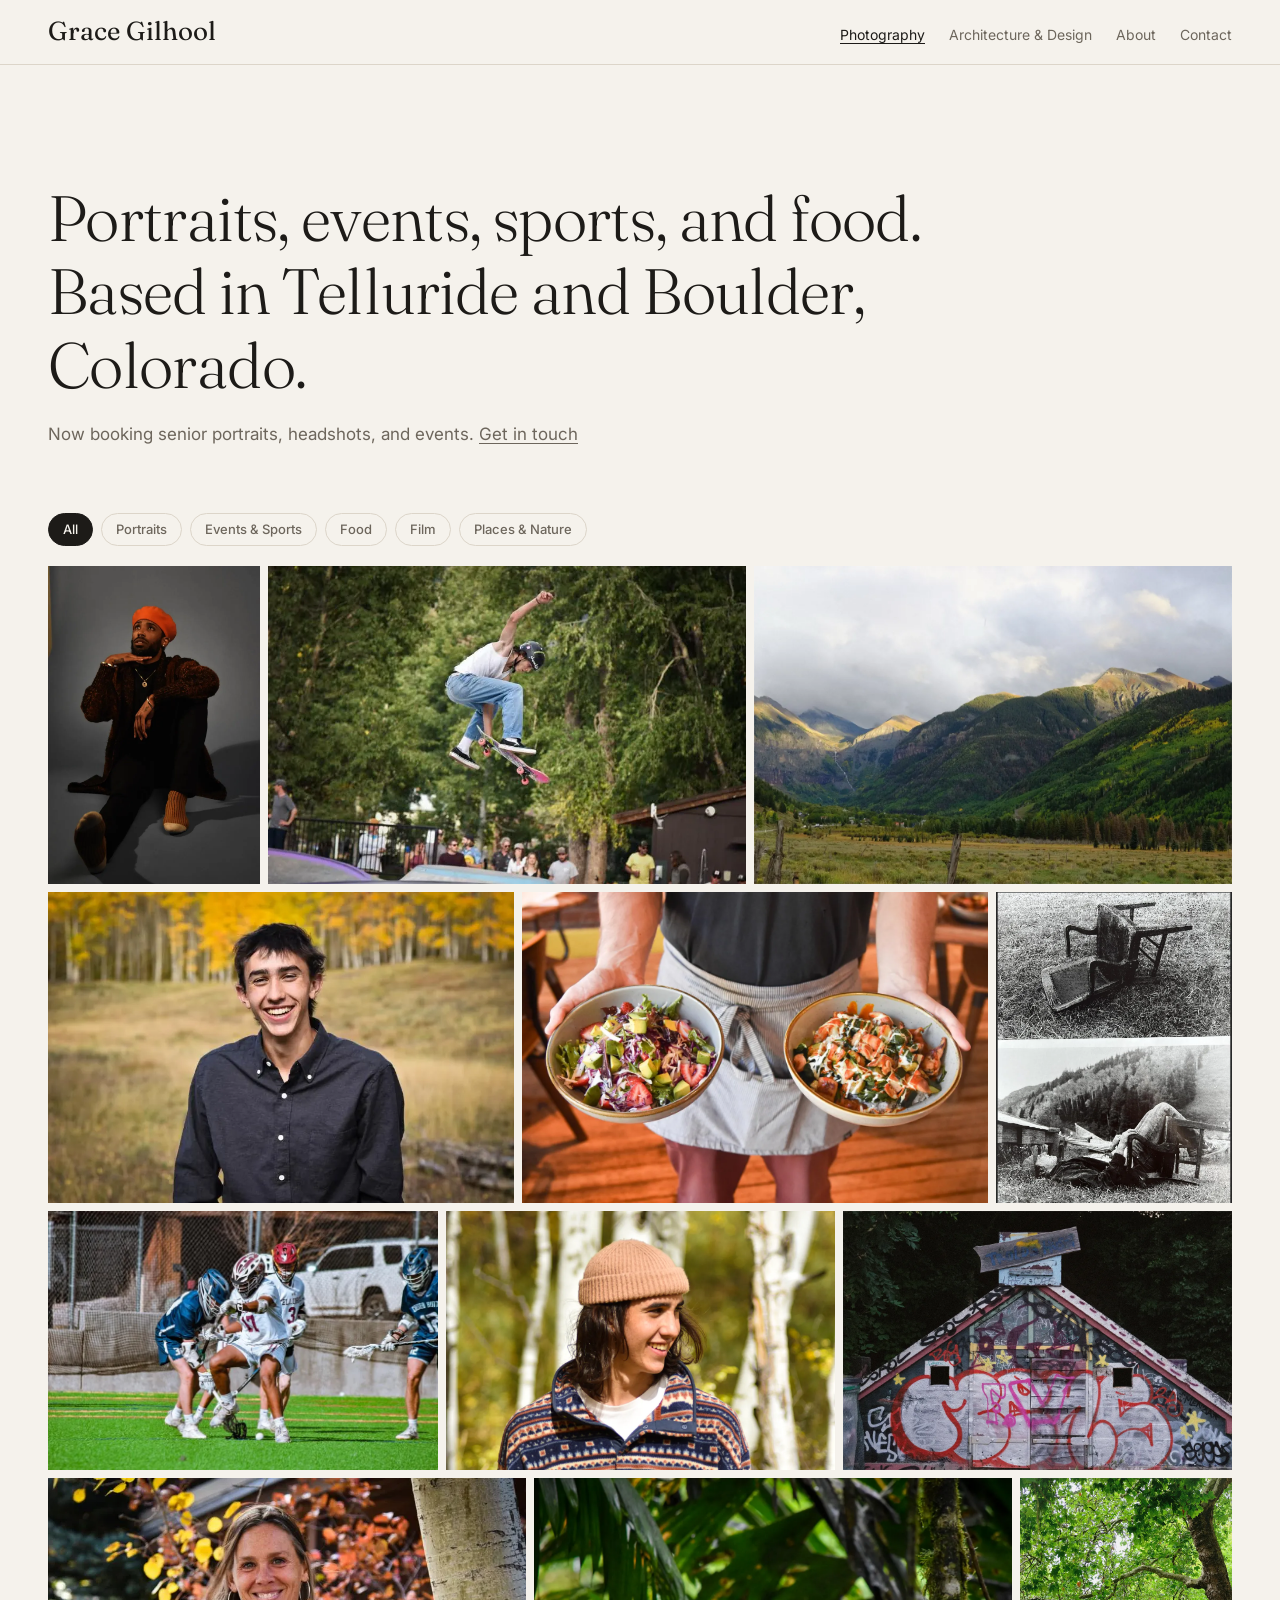
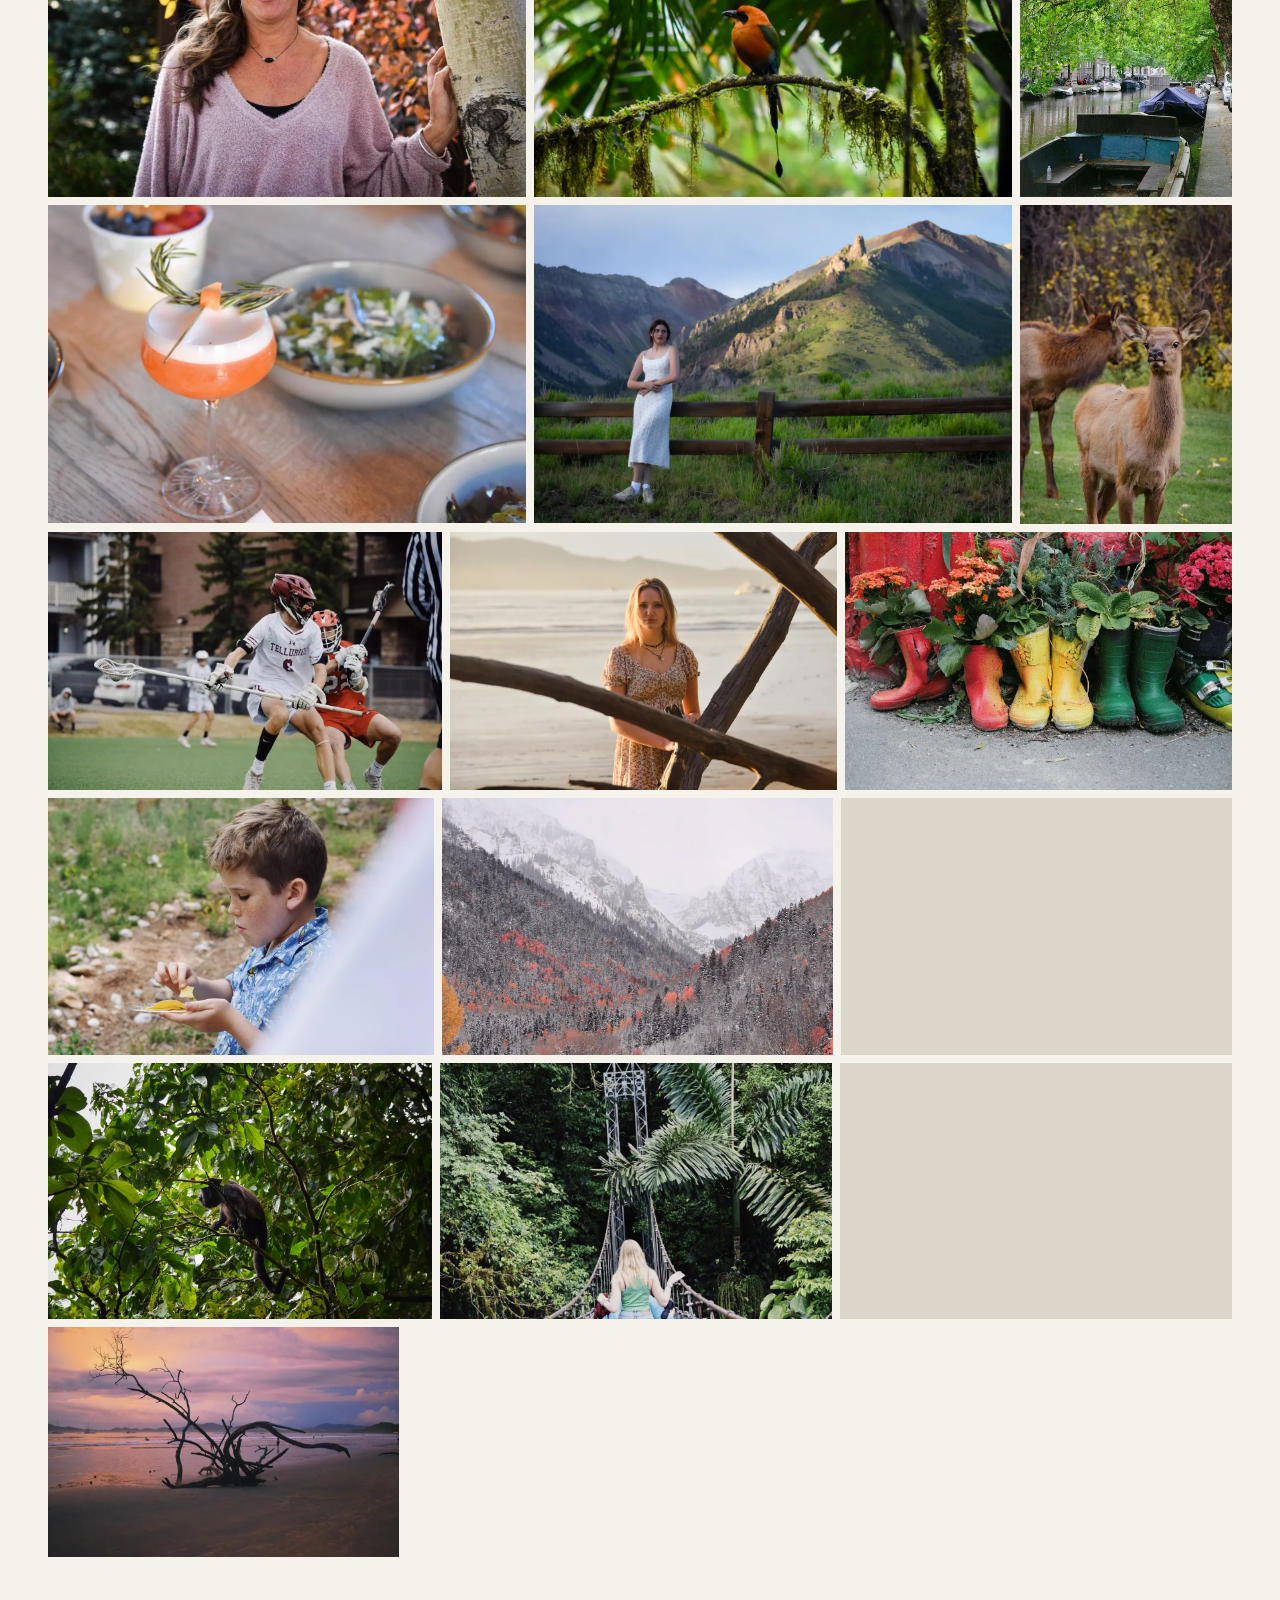
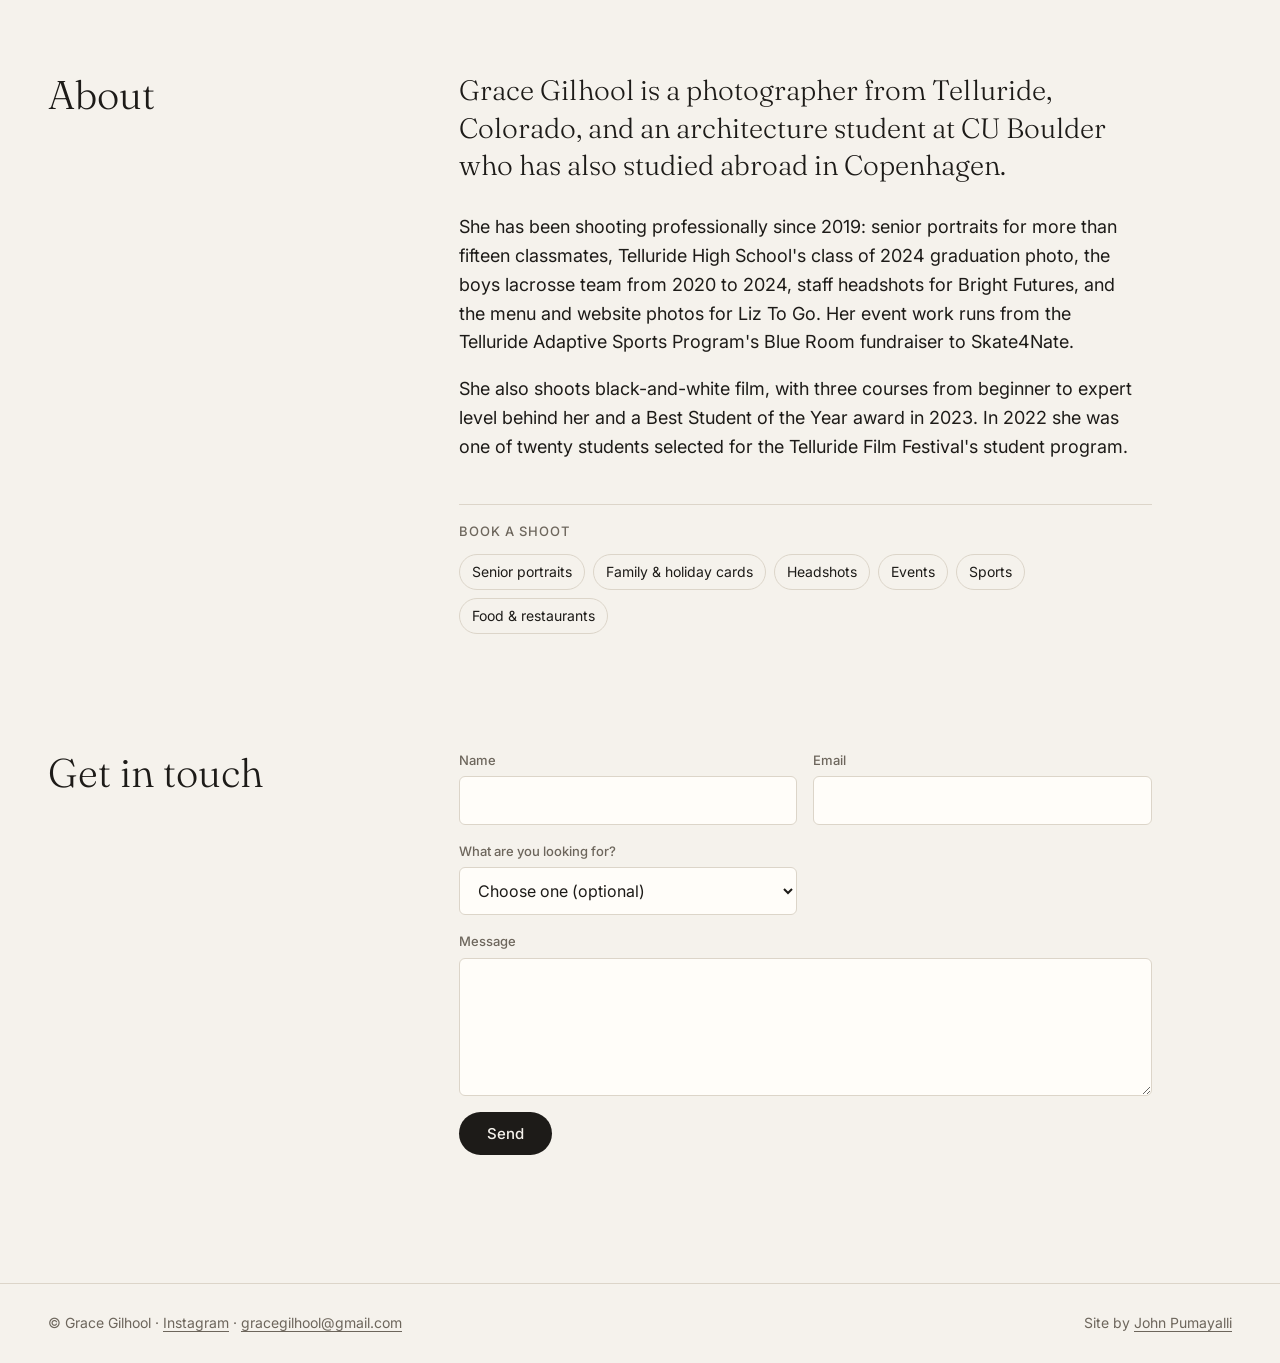
==== commit 6d09eaab: "Footer credit links to John's LinkedIn Co-Authored-By: Claude Opus 5.5 <noreply@anthropic.com>" ====
--- a/index.html
+++ b/index.html
@@ -82,7 +82,7 @@
 </main>
 <footer class="site-footer">
   <p>&copy; Grace Gilhool &middot; <a href="https://www.instagram.com/gracegilhoolpictures/">Instagram</a> &middot; <a href="mailto:gracegilhool@gmail.com">gracegilhool@gmail.com</a></p>
-  <p class="credit">Site by <a href="https://www.instagram.com/johngenopuma/">John Pumayalli</a></p>
+  <p class="credit">Site by <a href="https://www.linkedin.com/in/johnpumayalli/">John Pumayalli</a></p>
 </footer>
 <dialog class="lightbox" aria-label="Photo viewer">
   <button class="lb-close" type="button" aria-label="Close">&times;</button>
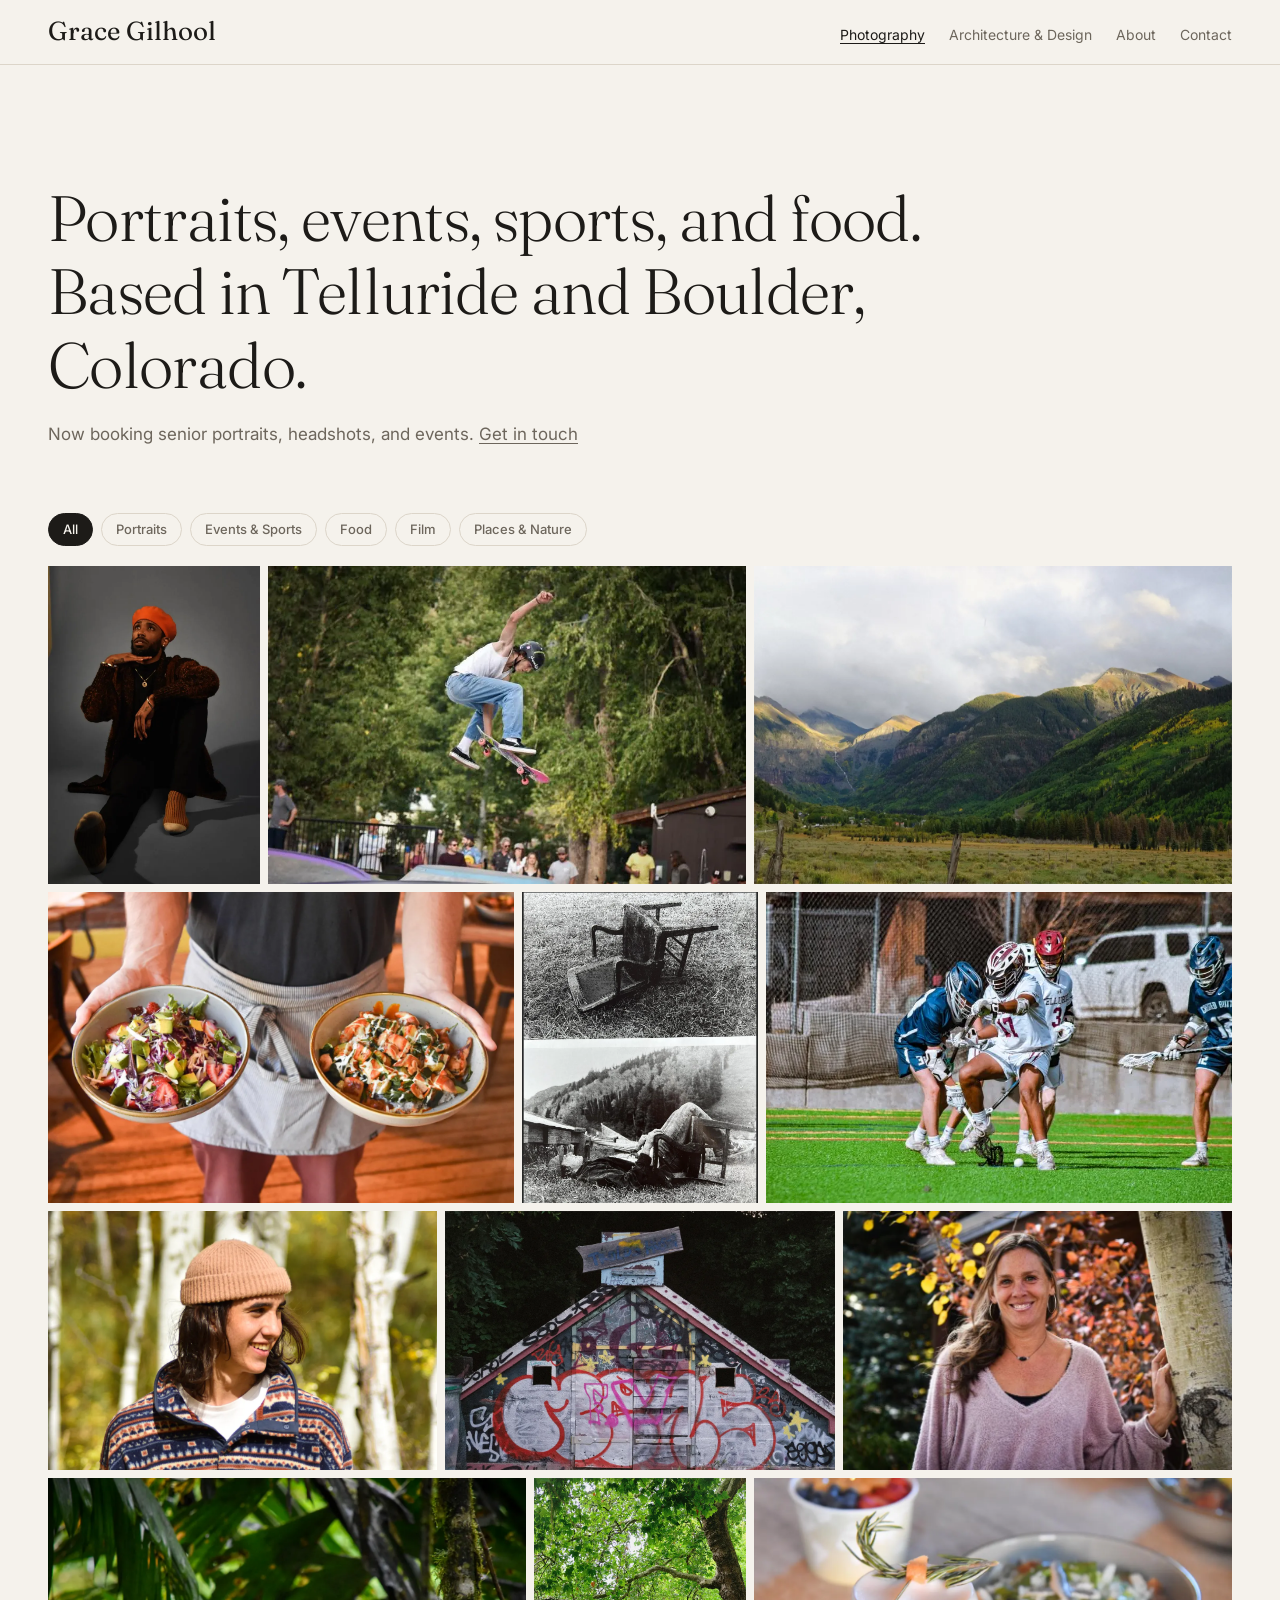
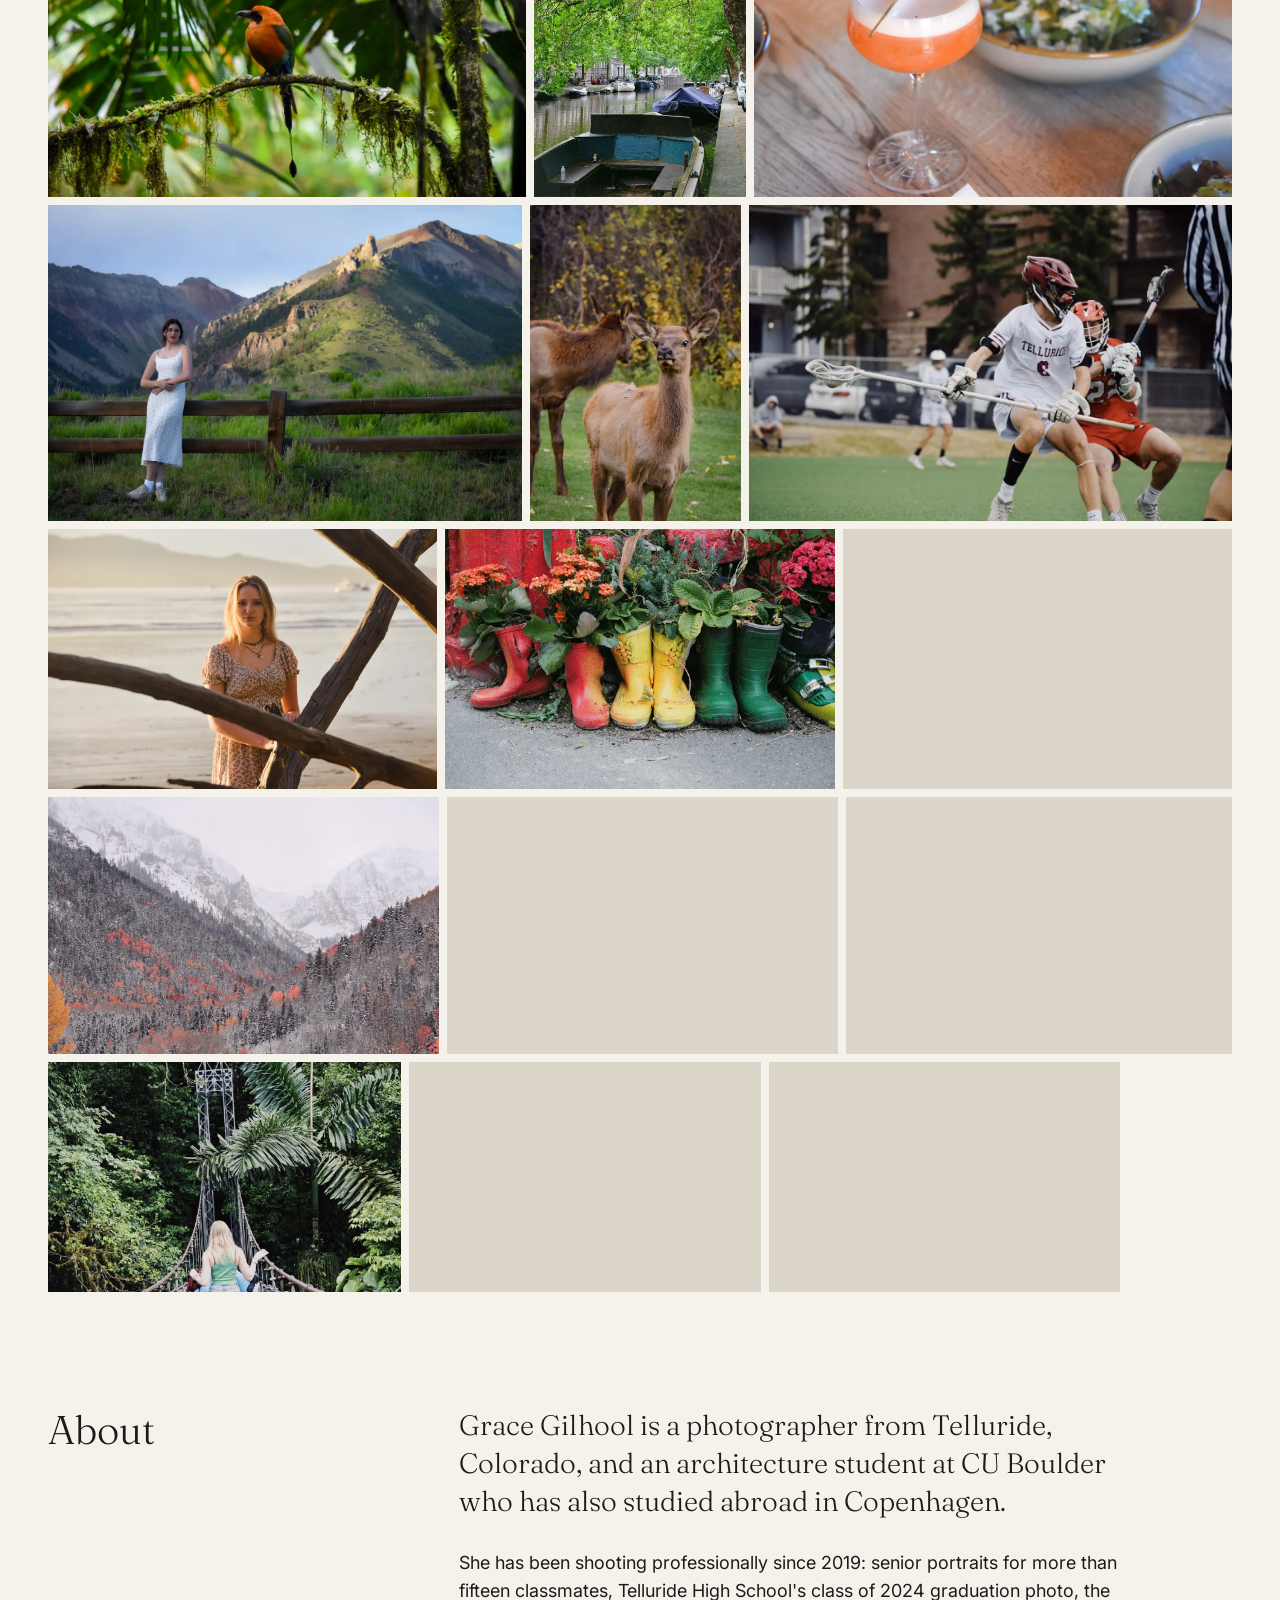
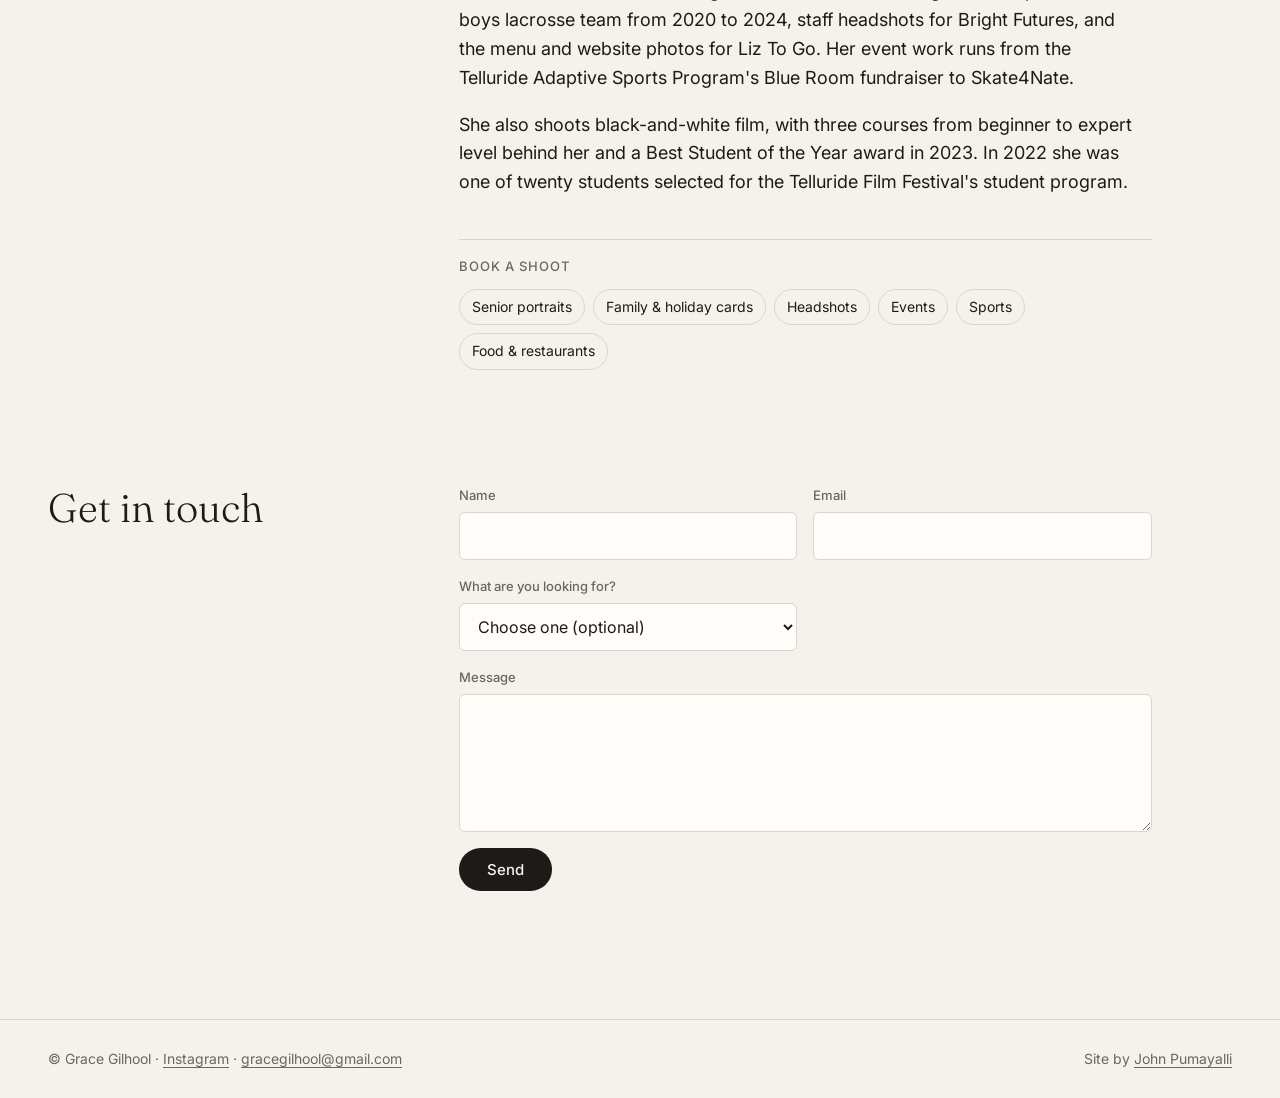
==== commit 47dd60d2: "Take down the senior portrait Co-Authored-By: Claude Opus 5.5 <noreply@anthropic.com>" ====
--- a/index.html
+++ b/index.html
@@ -30,10 +30,9 @@
   <figure data-tag="portraits" style="--r:0.667"><a href="images/fulls/beret-portrait.webp" data-title="Orange Beret" data-caption=""><img src="images/thumbs/beret-portrait.webp" width="800" height="1200" alt="Studio portrait of a man in an orange beret, sitting on the floor and looking up" decoding="async"></a></figure>
   <figure data-tag="events" style="--r:1.501"><a href="images/fulls/skate.webp" data-title="Airborne" data-caption=""><img src="images/thumbs/skate.webp" width="800" height="533" alt="Skateboarder mid-air above a crowd at Skate4Nate" decoding="async"></a></figure>
   <figure data-tag="places" style="--r:1.500"><a href="images/fulls/mountains.webp" data-title="Valley" data-caption=""><img src="images/thumbs/mountains.webp" width="1200" height="800" alt="Green mountain valley under low clouds" decoding="async"></a></figure>
-  <figure data-tag="portraits" style="--r:1.501"><a href="images/fulls/senior-portrait.webp" data-title="Senior Portrait" data-caption=""><img src="images/thumbs/senior-portrait.webp" width="800" height="533" alt="Smiling teen in a dark shirt in front of golden aspens" decoding="async"></a></figure>
   <figure data-tag="food" style="--r:1.500"><a href="images/fulls/salad-bowls.webp" data-title="Two Bowls" data-caption=""><img src="images/thumbs/salad-bowls.webp" width="1200" height="800" alt="Server in an apron holding out two salad bowls" decoding="async"></a></figure>
   <figure data-tag="film" style="--r:0.758"><a href="images/fulls/film-chair.webp" data-title="Chair, on Film" data-caption=""><img src="images/thumbs/film-chair.webp" width="896" height="1182" alt="Two black-and-white film prints: an overturned chair in grass, and someone lying back in it on a hillside" decoding="async"></a></figure>
-  <figure data-tag="events" style="--r:1.501"><a href="images/fulls/lacrosse.webp" data-title="Ground Ball" data-caption=""><img src="images/thumbs/lacrosse.webp" width="800" height="533" alt="Lacrosse players scrambling for a ground ball" loading="lazy" decoding="async"></a></figure>
+  <figure data-tag="events" style="--r:1.501"><a href="images/fulls/lacrosse.webp" data-title="Ground Ball" data-caption=""><img src="images/thumbs/lacrosse.webp" width="800" height="533" alt="Lacrosse players scrambling for a ground ball" decoding="async"></a></figure>
   <figure data-tag="portraits" style="--r:1.500"><a href="images/fulls/owen.webp" data-title="Owen D vibing" data-caption="Monster Energy Drink, please sponsor Owen"><img src="images/thumbs/owen.webp" width="1200" height="800" alt="Smiling young man in a beanie and patterned fleece among aspens" loading="lazy" decoding="async"></a></figure>
   <figure data-tag="places" style="--r:1.500"><a href="images/fulls/graffiti-house.webp" data-title="Graffiti House" data-caption="Copenhagen"><img src="images/thumbs/graffiti-house.webp" width="1200" height="800" alt="Small gabled house covered in graffiti in Copenhagen" loading="lazy" decoding="async"></a></figure>
   <figure data-tag="portraits" style="--r:1.501"><a href="images/fulls/headshot.webp" data-title="Headshot" data-caption=""><img src="images/thumbs/headshot.webp" width="800" height="533" alt="Smiling woman leaning on an aspen trunk with fall leaves behind her" loading="lazy" decoding="async"></a></figure>
